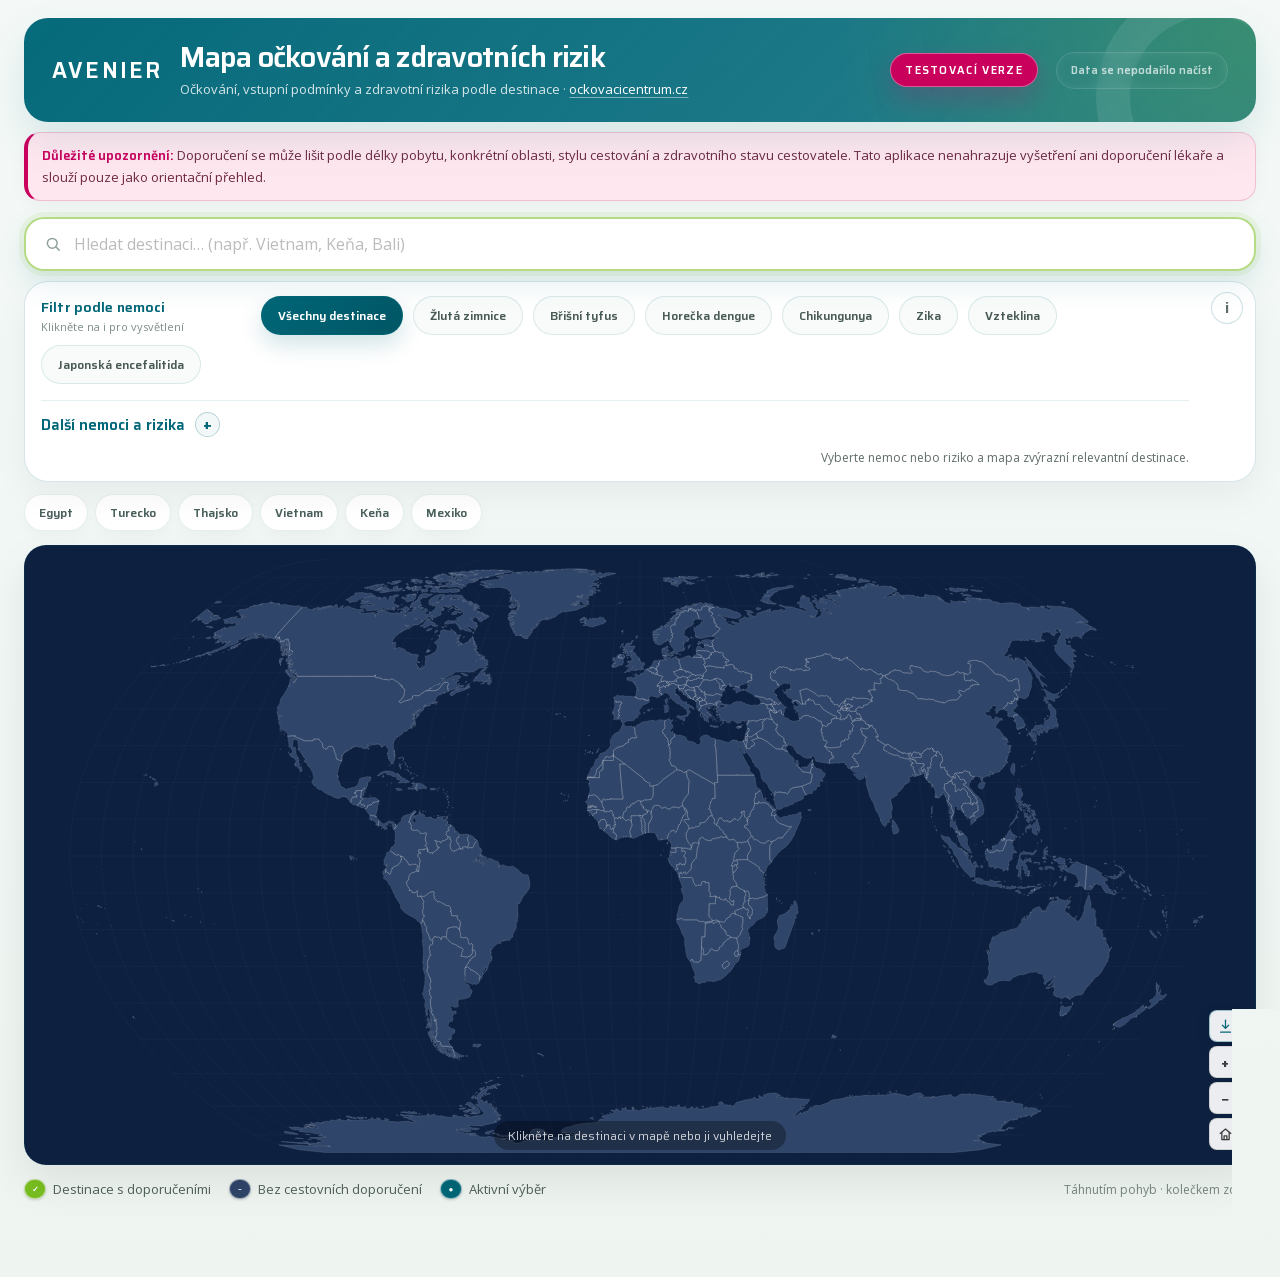
==== index.html @ 4d369790 "Kombinace filtrů nemocí v24.4 Filtry nemocí lze kombinovat: tlačítko „+ Kombinovat s další nemocí“ p" ====
<!DOCTYPE html>
<html lang="cs">
<head>
<meta charset="UTF-8">
<meta name="viewport" content="width=device-width, initial-scale=1.0">
<title>Mapa očkování a zdravotních rizik · Avenier</title>
<link rel="stylesheet" href="assets/css/fonts.css?v=24.1">
<link rel="stylesheet" href="assets/css/map.css?v=24.4">
</head>
<body class="oc-map-page">

<header class="hd">
  <div class="hd-logo">AVENIER</div>
  <div><h1 class="hd-title">Mapa očkování a zdravotních rizik</h1>
    <p class="hd-sub">Očkování, vstupní podmínky a zdravotní rizika podle destinace · <a href="https://www.ockovacicentrum.cz" target="_blank" rel="noopener noreferrer">ockovacicentrum.cz</a></p>
  </div>
  <span class="test-badge">TESTOVACÍ VERZE</span><button id="av-status" type="button" aria-haspopup="dialog" aria-controls="coverage-dialog" disabled>Načítám…</button>
</header>

<dialog id="coverage-dialog" class="coverage-dialog" aria-labelledby="coverage-title">
  <div class="coverage-dialog-card">
    <button class="coverage-close" type="button" aria-label="Zavřít přehled">×</button>
    <div class="coverage-eyebrow">Pokrytí cestovních doporučení</div>
    <h2 id="coverage-title">Destinace v mapě</h2>
    <div id="coverage-content"></div>
    <button class="coverage-confirm" type="button">Rozumím</button>
  </div>
</dialog>

<dialog id="map-export-dialog" class="map-export-dialog" aria-labelledby="map-export-title">
  <form method="dialog" class="map-export-dialog-card">
    <button class="map-export-close" value="cancel" type="submit" aria-label="Zavřít nastavení exportu">×</button>
    <div class="map-export-eyebrow">PNG · 3840 × 2160 px</div>
    <h2 id="map-export-title">Připravit obrázek mapy</h2>
    <p class="map-export-current">Aktuální filtr: <strong id="map-export-current-filter">Všechny destinace</strong></p>

    <fieldset class="map-export-fieldset" id="map-export-facet-fieldset" hidden>
      <legend>Kategorie v obrázku</legend>
      <div class="map-export-choices" id="map-export-facet-options"></div>
      <p class="map-export-help">Výchozí volba zahrne všechny barevné kategorie dané nemoci.</p>
    </fieldset>

    <fieldset class="map-export-fieldset">
      <legend>Rozvržení obrázku</legend>
      <div class="map-export-choices">
        <label class="map-export-choice"><input type="radio" name="export-layout" value="map" checked><span><strong>Mapa přes celý obrázek</strong><small>Celý svět bez zoomu, menší texty a legenda přímo v mapě.</small></span></label>
        <label class="map-export-choice"><input type="radio" name="export-layout" value="classic"><span><strong>Mapa s informační hlavičkou</strong><small>Větší název a samostatná plocha pro zdroj a legendu.</small></span></label>
      </div>
    </fieldset>

    <div class="map-export-dialog-actions">
      <button class="map-export-cancel" value="cancel" type="submit">Zrušit</button>
      <button class="map-export-create" id="map-export-create" value="default" type="button">Vytvořit a stáhnout PNG</button>
    </div>
  </form>
</dialog>

<section class="info-hub info-hub-full" aria-label="Důležité upozornění">
  <div class="legal-alert">
    <strong>Důležité upozornění:</strong> Doporučení se může lišit podle délky pobytu, konkrétní oblasti, stylu cestování a zdravotního stavu cestovatele. Tato aplikace nenahrazuje vyšetření ani doporučení lékaře a slouží pouze jako orientační přehled.
  </div>
</section>

<div class="sw">
  <div class="si">
    <span class="sico" aria-hidden="true"><svg viewBox="0 0 24 24" fill="none"><circle cx="11" cy="11" r="6.5"></circle><path d="m16 16 4.2 4.2"></path></svg></span>
    <input id="av-search" type="text" placeholder="Hledat destinaci… (např. Vietnam, Keňa, Bali)" autocomplete="off" aria-label="Vyhledat destinaci">
    <button class="sclr" id="av-clr" aria-label="Vymazat">&#215;</button>
  </div>
  <div id="av-dd" role="listbox"></div>
</div>

<div class="filters" aria-label="Filtrace destinací podle nemoci">
  <div class="fbox">
    <div class="flbl-row">
      <span class="flbl">Filtr podle nemoci</span>
      <span class="flbl-hint">Klikněte na i pro vysvětlení</span>
    </div>
    <details class="finfo">
      <summary aria-label="Informace k filtru" title="Informace k filtru">i</summary>
      <div class="finfo-pop">Zobrazen je výběr nejčastějších nemocí a rizik. Nejde o kompletní výčet — další doporučení a proklikové informace najdete po výběru destinace v detailu níže.</div>
    </details>
    <button class="fbtn reset active" data-disease="all" type="button">Všechny destinace</button>
    <span class="dctrl"><button class="fbtn" data-disease="yellow-fever" type="button">Žlutá zimnice</button><a class="dlink" href="https://www.ockovacicentrum.cz/cz/zluta-zimnice" target="_blank" rel="noopener noreferrer" aria-label="Otevřít detail nemoci: Žlutá zimnice">↗</a></span>
    <span class="dctrl"><button class="fbtn" data-disease="typhoid" type="button">Břišní tyfus</button><a class="dlink" href="https://www.ockovacicentrum.cz/cz/brisni-tyfus" target="_blank" rel="noopener noreferrer" aria-label="Otevřít detail nemoci: Břišní tyfus">↗</a></span>
    <span class="dctrl"><button class="fbtn" data-disease="dengue" type="button">Horečka dengue</button><a class="dlink" href="https://www.ockovacicentrum.cz/cz/horecka-dengue" target="_blank" rel="noopener noreferrer" aria-label="Otevřít detail nemoci: horečka dengue">↗</a></span>
    <span class="dctrl"><button class="fbtn" data-disease="chikungunya" type="button">Chikungunya</button><a class="dlink" href="https://www.ockovacicentrum.cz/cz/chikungunya" target="_blank" rel="noopener noreferrer" aria-label="Otevřít detail nemoci: Chikungunya">↗</a></span>
    <span class="dctrl"><button class="fbtn" data-disease="zika" type="button">Zika</button><a class="dlink" href="https://www.ockovacicentrum.cz/cz/zika" target="_blank" rel="noopener noreferrer" aria-label="Otevřít detail nemoci: Zika">↗</a></span>
    <span class="dctrl"><button class="fbtn" data-disease="rabies" type="button">Vzteklina</button><a class="dlink" href="https://www.ockovacicentrum.cz/cz/vzteklina" target="_blank" rel="noopener noreferrer" aria-label="Otevřít detail nemoci: Vzteklina">↗</a></span>
    <span class="dctrl"><button class="fbtn" data-disease="japanese-encephalitis" type="button">Japonská encefalitida</button><a class="dlink" href="https://www.ockovacicentrum.cz/cz/japonska-encefalitida" target="_blank" rel="noopener noreferrer" aria-label="Otevřít detail nemoci: Japonská encefalitida">↗</a></span>
    <details class="more-diseases">
      <summary>Další nemoci a rizika</summary>
      <div class="more-grid">
        <span class="dctrl"><button class="fbtn" data-disease="cholera" type="button">Cholera</button><a class="dlink" href="https://www.ockovacicentrum.cz/cz/cholera" target="_blank" rel="noopener noreferrer" aria-label="Otevřít detail nemoci: Cholera">↗</a></span>
        <span class="dctrl"><button class="fbtn" data-disease="hepatitis-a" type="button">Žloutenka A</button><a class="dlink" href="https://www.ockovacicentrum.cz/cz/zloutenka-typu-a" target="_blank" rel="noopener noreferrer" aria-label="Otevřít detail nemoci: Žloutenka typu A">↗</a></span>
        <span class="dctrl"><button class="fbtn" data-disease="hepatitis-b" type="button">Žloutenka B</button><a class="dlink" href="https://www.ockovacicentrum.cz/cz/zloutenka-typu-b" target="_blank" rel="noopener noreferrer" aria-label="Otevřít detail nemoci: Žloutenka typu B">↗</a></span>
        <span class="dctrl"><button class="fbtn" data-disease="polio" type="button">Dětská obrna</button><a class="dlink" href="https://www.ockovacicentrum.cz/cz/detska-obrna" target="_blank" rel="noopener noreferrer" aria-label="Otevřít detail nemoci: Dětská obrna">↗</a></span>
        <span class="dctrl"><button class="fbtn" data-disease="meningococcus" type="button">Meningokok</button><a class="dlink" href="https://www.ockovacicentrum.cz/cz/meningokokove-nakazy" target="_blank" rel="noopener noreferrer" aria-label="Otevřít detail nemoci: Meningokokové nákazy">↗</a></span>
        <span class="dctrl"><button class="fbtn" data-disease="malaria" type="button">Malárie</button><a class="dlink" href="https://www.ockovacicentrum.cz/cz/malarie" target="_blank" rel="noopener noreferrer" aria-label="Otevřít detail nemoci: Malárie">↗</a></span>
        <span class="dctrl"><button class="fbtn" data-disease="tick-borne-encephalitis" type="button">Klíšťová encefalitida</button><a class="dlink" href="https://www.ockovacicentrum.cz/cz/klistova-encefalitida" target="_blank" rel="noopener noreferrer" aria-label="Otevřít detail nemoci: Klíšťová encefalitida">↗</a></span>
        <span class="dctrl"><button class="fbtn" data-disease="measles" type="button">Spalničky</button><a class="dlink" href="https://www.ockovacicentrum.cz/cz/spalnicky" target="_blank" rel="noopener noreferrer" aria-label="Otevřít detail nemoci: Spalničky">↗</a></span>
        <span class="dctrl"><button class="fbtn" data-disease="flu" type="button">Chřipka</button><a class="dlink" href="https://www.ockovacicentrum.cz/cz/ockovani-proti-chripce-sezona-2025-2026" target="_blank" rel="noopener noreferrer" aria-label="Otevřít detail nemoci: Chřipka">↗</a></span>
        <span class="dctrl"><button class="fbtn" data-disease="leishmaniasis" type="button">Leishmanióza</button><a class="dlink" href="https://www.ockovacicentrum.cz/cz/leishmanioza" target="_blank" rel="noopener noreferrer" aria-label="Otevřít detail nemoci: Leishmanióza">↗</a></span>
        <span class="dctrl"><button class="fbtn" data-disease="chagas" type="button">Chagasova nemoc</button><a class="dlink" href="https://www.ockovacicentrum.cz/cz/americka-trypanozomiaza-chagasova-nemoc" target="_blank" rel="noopener noreferrer" aria-label="Otevřít detail nemoci: Chagasova nemoc">↗</a></span>
      </div>
    </details>
    <button class="fbtn combine" id="filter-combine" type="button" aria-pressed="false" hidden>+ Kombinovat s další nemocí</button>
    <div class="fcombo" id="filter-combo" aria-live="polite" hidden></div>
    <span class="fstatus" id="filter-status">Vyberte nemoc nebo riziko a mapa zvýrazní relevantní destinace.</span>
    <div class="fbar" id="filter-loader"><span></span></div>
  </div>
</div>

<div class="quick" aria-label="Oblíbené destinace">
  <span class="quick-label">Oblíbené destinace</span>
  <div class="quick-list">
    <button class="qchip" data-q="Egypt" type="button">Egypt</button>
    <button class="qchip" data-q="Turecko" type="button">Turecko</button>
    <button class="qchip" data-q="Thajsko" type="button">Thajsko</button>
    <button class="qchip" data-q="Vietnam" type="button">Vietnam</button>
    <button class="qchip" data-q="Keňa" type="button">Keňa</button>
    <button class="qchip" data-q="Mexiko" type="button">Mexiko</button>
  </div>
</div>

<main class="main">
  <div id="mw">
    <svg id="av-map"></svg>
    <div id="hlbl" aria-hidden="true"></div>
    <div id="hint">Klikněte na destinaci v mapě nebo ji vyhledejte</div>
    <div id="map-filter-legend" class="map-filter-legend" hidden></div>
    <div id="map-info" class="map-info" aria-live="polite"></div>
    <div id="zc">
      <button class="zbtn sm map-export-btn" id="map-export-png" type="button" disabled title="Stáhnout mapu jako PNG" aria-label="Stáhnout mapu jako PNG"><svg viewBox="0 0 24 24" aria-hidden="true"><path d="M12 3v11"></path><path d="m7.5 10 4.5 4.5 4.5-4.5"></path><path d="M5 20h14"></path></svg></button>
      <button class="zbtn" id="zi" title="Přiblížit">+</button>
      <button class="zbtn" id="zo" title="Oddálit">−</button>
      <button class="zbtn sm" id="zr" title="Vrátit mapu na výchozí pohled" aria-label="Vrátit mapu na výchozí pohled"><svg viewBox="0 0 24 24" aria-hidden="true"><path d="M4.5 10.5 12 4.3l7.5 6.2"></path><path d="M6.8 9.1v10h10.4v-10"></path><path d="M10 19.1v-5.2h4v5.2"></path></svg></button>
    </div>
  </div>
  <div id="filter-results" class="filter-results" aria-live="polite"></div>
  <div id="pnl"></div>
  <div class="leg" id="map-legend" aria-live="polite"></div>
  <div class="dbg" id="debug-panel"></div>
<section class="admin-panel" id="admin-panel" hidden></section>
</main>

<script src="assets/vendor/d3.min.js?v=24.1"></script>
<script src="assets/vendor/topojson.min.js?v=24.1"></script>
<script src="assets/js/config.js?v=24.4"></script>
<script src="assets/js/app.js?v=24.4"></script>
</body>
</html>
---- assets/css/fonts.css ----
/* Lokální kopie Saira + Open Sans (latin, latin-ext).
   Aplikace nesmí být závislá na dostupnosti Google Fonts. */

@font-face {
  font-family: 'Open Sans';
  font-style: normal;
  font-weight: 400;
  font-stretch: 100%;
  font-display: swap;
  src: url(../fonts/memvYaGs126MiZpBA-UvWbX2vVnXBbObj2OVTSGmu0SC55K5gw.woff2) format('woff2');
  unicode-range: U+0100-02BA, U+02BD-02C5, U+02C7-02CC, U+02CE-02D7, U+02DD-02FF, U+0304, U+0308, U+0329, U+1D00-1DBF, U+1E00-1E9F, U+1EF2-1EFF, U+2020, U+20A0-20AB, U+20AD-20C0, U+2113, U+2C60-2C7F, U+A720-A7FF;
}

@font-face {
  font-family: 'Open Sans';
  font-style: normal;
  font-weight: 400;
  font-stretch: 100%;
  font-display: swap;
  src: url(../fonts/memvYaGs126MiZpBA-UvWbX2vVnXBbObj2OVTS-mu0SC55I.woff2) format('woff2');
  unicode-range: U+0000-00FF, U+0131, U+0152-0153, U+02BB-02BC, U+02C6, U+02DA, U+02DC, U+0304, U+0308, U+0329, U+2000-206F, U+20AC, U+2122, U+2191, U+2193, U+2212, U+2215, U+FEFF, U+FFFD;
}

@font-face {
  font-family: 'Open Sans';
  font-style: normal;
  font-weight: 500;
  font-stretch: 100%;
  font-display: swap;
  src: url(../fonts/memvYaGs126MiZpBA-UvWbX2vVnXBbObj2OVTSGmu0SC55K5gw.woff2) format('woff2');
  unicode-range: U+0100-02BA, U+02BD-02C5, U+02C7-02CC, U+02CE-02D7, U+02DD-02FF, U+0304, U+0308, U+0329, U+1D00-1DBF, U+1E00-1E9F, U+1EF2-1EFF, U+2020, U+20A0-20AB, U+20AD-20C0, U+2113, U+2C60-2C7F, U+A720-A7FF;
}

@font-face {
  font-family: 'Open Sans';
  font-style: normal;
  font-weight: 500;
  font-stretch: 100%;
  font-display: swap;
  src: url(../fonts/memvYaGs126MiZpBA-UvWbX2vVnXBbObj2OVTS-mu0SC55I.woff2) format('woff2');
  unicode-range: U+0000-00FF, U+0131, U+0152-0153, U+02BB-02BC, U+02C6, U+02DA, U+02DC, U+0304, U+0308, U+0329, U+2000-206F, U+20AC, U+2122, U+2191, U+2193, U+2212, U+2215, U+FEFF, U+FFFD;
}

@font-face {
  font-family: 'Saira';
  font-style: normal;
  font-weight: 400;
  font-stretch: 100%;
  font-display: swap;
  src: url(../fonts/memjYa2wxmKQyPMrZX79wwYZQMhsyuSLhovSdyqOvlaB.woff2) format('woff2');
  unicode-range: U+0100-02BA, U+02BD-02C5, U+02C7-02CC, U+02CE-02D7, U+02DD-02FF, U+0304, U+0308, U+0329, U+1D00-1DBF, U+1E00-1E9F, U+1EF2-1EFF, U+2020, U+20A0-20AB, U+20AD-20C0, U+2113, U+2C60-2C7F, U+A720-A7FF;
}

@font-face {
  font-family: 'Saira';
  font-style: normal;
  font-weight: 400;
  font-stretch: 100%;
  font-display: swap;
  src: url(../fonts/memjYa2wxmKQyPMrZX79wwYZQMhsyuSLiIvSdyqOvg.woff2) format('woff2');
  unicode-range: U+0000-00FF, U+0131, U+0152-0153, U+02BB-02BC, U+02C6, U+02DA, U+02DC, U+0304, U+0308, U+0329, U+2000-206F, U+20AC, U+2122, U+2191, U+2193, U+2212, U+2215, U+FEFF, U+FFFD;
}

@font-face {
  font-family: 'Saira';
  font-style: normal;
  font-weight: 500;
  font-stretch: 100%;
  font-display: swap;
  src: url(../fonts/memjYa2wxmKQyPMrZX79wwYZQMhsyuSLhovSdyqOvlaB.woff2) format('woff2');
  unicode-range: U+0100-02BA, U+02BD-02C5, U+02C7-02CC, U+02CE-02D7, U+02DD-02FF, U+0304, U+0308, U+0329, U+1D00-1DBF, U+1E00-1E9F, U+1EF2-1EFF, U+2020, U+20A0-20AB, U+20AD-20C0, U+2113, U+2C60-2C7F, U+A720-A7FF;
}

@font-face {
  font-family: 'Saira';
  font-style: normal;
  font-weight: 500;
  font-stretch: 100%;
  font-display: swap;
  src: url(../fonts/memjYa2wxmKQyPMrZX79wwYZQMhsyuSLiIvSdyqOvg.woff2) format('woff2');
  unicode-range: U+0000-00FF, U+0131, U+0152-0153, U+02BB-02BC, U+02C6, U+02DA, U+02DC, U+0304, U+0308, U+0329, U+2000-206F, U+20AC, U+2122, U+2191, U+2193, U+2212, U+2215, U+FEFF, U+FFFD;
}

@font-face {
  font-family: 'Saira';
  font-style: normal;
  font-weight: 600;
  font-stretch: 100%;
  font-display: swap;
  src: url(../fonts/memjYa2wxmKQyPMrZX79wwYZQMhsyuSLhovSdyqOvlaB.woff2) format('woff2');
  unicode-range: U+0100-02BA, U+02BD-02C5, U+02C7-02CC, U+02CE-02D7, U+02DD-02FF, U+0304, U+0308, U+0329, U+1D00-1DBF, U+1E00-1E9F, U+1EF2-1EFF, U+2020, U+20A0-20AB, U+20AD-20C0, U+2113, U+2C60-2C7F, U+A720-A7FF;
}

@font-face {
  font-family: 'Saira';
  font-style: normal;
  font-weight: 600;
  font-stretch: 100%;
  font-display: swap;
  src: url(../fonts/memjYa2wxmKQyPMrZX79wwYZQMhsyuSLiIvSdyqOvg.woff2) format('woff2');
  unicode-range: U+0000-00FF, U+0131, U+0152-0153, U+02BB-02BC, U+02C6, U+02DA, U+02DC, U+0304, U+0308, U+0329, U+2000-206F, U+20AC, U+2122, U+2191, U+2193, U+2212, U+2215, U+FEFF, U+FFFD;
}
---- assets/css/map.css ----
*,*::before,*::after{box-sizing:border-box;margin:0;padding:0}
:root{--g:#78be20;--p:#006778;--gr:#3c3c3c;--el:#e6e6e6}
body{font-family:'Open Sans',Arial,sans-serif;color:var(--gr);background:#f0f4f0;min-height:100vh}
a{color:var(--g);text-decoration:none}a:hover{text-decoration:underline}

/* HEADER */
.hd{background:#fff;border-bottom:2px solid var(--g);padding:12px 24px;display:flex;align-items:center;gap:18px;flex-wrap:wrap}
.hd-logo{font-family:'Saira',sans-serif;font-size:19px;font-weight:600;color:var(--g);letter-spacing:.08em;flex-shrink:0}
.hd-title{font-family:'Saira',sans-serif;font-size:17px;font-weight:600;color:var(--gr);line-height:1.2}
.hd-sub{font-size:11px;color:#aaa;margin-top:2px}
#av-status{font-family:'Saira',sans-serif;font-size:11px;color:#bbb;margin-left:auto;white-space:nowrap}

/* SEARCH */
.sw{max-width:1200px;margin:16px auto 0;padding:0 24px;position:relative;z-index:20}
.si{position:relative;display:flex;align-items:center;background:#fff;border:1.5px solid var(--el);border-radius:999px;transition:border-color .15s}
.si:focus-within{border-color:var(--g)}
.sico{padding:0 12px 0 18px;color:#bbb;font-size:17px;user-select:none;line-height:1;flex-shrink:0}
#av-search{flex:1;border:none;outline:none;background:transparent;font-family:'Open Sans',sans-serif;font-size:14px;color:var(--gr);padding:11px 0;min-width:0}
#av-search::placeholder{color:#bbb}
.sclr{padding:0 18px;color:#ccc;cursor:pointer;font-size:20px;line-height:1;border:none;background:none;display:none}
.sclr.on{display:block}.sclr:hover{color:#999}
#av-dd{display:none;position:absolute;top:calc(100% + 6px);left:0;right:0;background:#fff;border:1px solid var(--el);border-radius:12px;overflow:hidden;box-shadow:0 8px 24px rgba(0,0,0,.10);z-index:100}
#av-dd.open{display:block}

/* DISEASE FILTERS */
.filters{max-width:1200px;margin:10px auto 0;padding:0 24px;position:relative;z-index:10}
.fbox{background:#fff;border:1px solid var(--el);border-radius:14px;padding:12px 14px;display:flex;align-items:center;gap:10px;flex-wrap:wrap;box-shadow:0 3px 14px rgba(0,0,0,.04)}
.flbl{font-family:'Saira',sans-serif;font-size:11px;font-weight:600;text-transform:uppercase;letter-spacing:.1em;color:#999;margin-right:2px}
.fbtn{font-family:'Saira',sans-serif;font-size:12px;font-weight:600;border:1px solid var(--el);background:#f8faf7;color:#50605a;border-radius:999px;padding:7px 13px;cursor:pointer;transition:background .15s,border-color .15s,color .15s,transform .15s}
.fbtn:hover{background:#fff;border-color:#cfd8cf;transform:translateY(-1px)}
.fbtn.active{background:rgba(242,183,5,.14);border-color:rgba(242,183,5,.55);color:#735400}
.fbtn.reset.active{background:rgba(120,190,32,.12);border-color:rgba(120,190,32,.38);color:#3d6b0a}

.dctrl{display:inline-flex;align-items:center;gap:3px}
.dctrl .fbtn{border-top-right-radius:7px;border-bottom-right-radius:7px}
.dlink{width:28px;height:28px;display:inline-flex;align-items:center;justify-content:center;border:1px solid var(--el);border-radius:7px 999px 999px 7px;background:#fff;color:#7b8781;font-family:'Saira',sans-serif;font-size:13px;font-weight:700;text-decoration:none;line-height:1;transition:background .15s,border-color .15s,color .15s,transform .15s}
.dlink:hover{background:#f8faf7;border-color:rgba(120,190,32,.45);color:var(--g);text-decoration:none;transform:translateY(-1px)}
.mi-badge[href]{text-decoration:none}
.mi-badge[href]:hover{text-decoration:none;filter:brightness(.97)}

.fstatus{font-size:12px;color:#5f6d68;margin-left:auto;line-height:1.5}
.fbar{display:none;width:100%;height:6px;background:#edf1ea;border-radius:999px;overflow:hidden}
.fbar.on{display:block}
.fbar span{display:block;height:100%;width:35%;background:var(--g);border-radius:999px;animation:avload 1.2s ease-in-out infinite}
@keyframes avload{0%{transform:translateX(-100%)}50%{transform:translateX(120%)}100%{transform:translateX(310%)}}

/* QUICK DESTINATIONS */
.quick{max-width:1200px;margin:10px auto 0;padding:0 24px;display:flex;gap:7px;flex-wrap:wrap}
.qchip{font-family:'Saira',sans-serif;font-size:12px;font-weight:600;color:#49605c;background:rgba(255,255,255,.78);border:1px solid rgba(0,0,0,.06);border-radius:999px;padding:6px 12px;cursor:pointer;transition:background .15s,border-color .15s}
.qchip:hover{background:#fff;border-color:rgba(120,190,32,.35)}
.info-hub{max-width:1200px;margin:12px auto 0;padding:0 24px;display:grid;gap:9px}
.legal-alert{font-size:13px;line-height:1.65;color:#33433d;background:#fff4d8;border:1px solid rgba(181,130,0,.28);border-left:4px solid #b58200;border-radius:14px;padding:12px 14px;box-shadow:0 4px 18px rgba(0,0,0,.04)}
.legal-alert strong{font-family:'Saira',sans-serif;font-weight:700;color:#7b5600}
.info-box{background:#fff;border:1px solid rgba(0,103,120,.16);border-radius:14px;padding:0 12px;box-shadow:0 4px 16px rgba(0,0,0,.03)}
.info-box summary{font-family:'Saira',sans-serif;font-size:13px;font-weight:700;color:#31423c;cursor:pointer;list-style:none;display:flex;align-items:center;justify-content:space-between;gap:10px;padding:11px 2px}
.info-box summary::-webkit-details-marker{display:none}
.info-box summary::after{content:'+';width:18px;height:18px;border-radius:999px;border:1px solid rgba(0,103,120,.20);display:inline-flex;align-items:center;justify-content:center;color:#5f6e69;flex:0 0 auto}
.info-box[open] summary::after{content:'−'}
.info-steps,.info-list{padding:0 2px 12px 18px}
.info-steps li,.info-list li{font-size:13px;line-height:1.6;color:#42524d;margin:0 0 7px}
.info-list li:last-child,.info-steps li:last-child{margin-bottom:0}
.faq-item{padding:0 2px 12px}
.faq-item p{font-size:13px;line-height:1.65;color:#42524d;margin:0 0 8px}
.faq-item p:last-child{margin-bottom:0}

/* DETAIL PANEL IMPROVEMENTS */
.intro{font-size:13px;line-height:1.65;color:#666;margin:-4px 0 16px;padding:11px 14px;background:#f8faf7;border-left:3px solid var(--g);border-radius:6px}
.actionrow{display:flex;flex-wrap:wrap;gap:9px;margin-top:4px}
.bmore.secondary{background:#fff;color:var(--p);border:1.5px solid rgba(0,103,120,.22)}
.bmore.secondary:hover{background:rgba(0,103,120,.06);color:var(--p)}

.ddi{padding:10px 20px;font-size:13px;cursor:pointer;display:flex;align-items:center;gap:10px;border-bottom:1px solid #f5f5f5;transition:background .1s}
.ddi:last-child{border-bottom:none}.ddi:hover,.ddi.act{background:#f5faf0}
.ddot{width:8px;height:8px;border-radius:50%;flex-shrink:0}
.ddn{font-family:'Saira',sans-serif;font-weight:500;color:var(--gr)}
.ddbadge{margin-left:auto;font-size:10px;padding:2px 8px;border-radius:20px;background:rgba(120,190,32,.12);color:#3d6b0a;border:1px solid rgba(120,190,32,.25);white-space:nowrap}
.ddempty{padding:14px 20px;font-size:13px;color:#aaa;font-style:italic}

/* MAIN */
.main{max-width:1200px;margin:14px auto 0;padding:0 24px 40px}

/* MAP */
#mw{position:relative;width:100%;height:540px;border-radius:10px;overflow:hidden;box-shadow:0 4px 20px rgba(0,0,0,.18);background:#0d2040}
#av-map{width:100%;height:540px;display:block;cursor:grab;background:#0d2040;overflow:hidden}
#av-map:active{cursor:grabbing}
#hlbl{position:absolute;bottom:52px;left:16px;pointer-events:none;font-family:'Saira',sans-serif;font-size:13px;font-weight:600;color:#fff;background:rgba(10,25,55,.75);padding:5px 14px;border-radius:999px;opacity:0;transition:opacity .15s;white-space:nowrap;max-width:240px;overflow:hidden;text-overflow:ellipsis}
#hlbl.on{opacity:1}
#hint{position:absolute;bottom:14px;left:50%;transform:translateX(-50%);font-family:'Saira',sans-serif;font-size:12px;color:rgba(255,255,255,.8);background:rgba(0,0,0,.3);padding:5px 14px;border-radius:999px;pointer-events:none;white-space:nowrap;transition:opacity .3s;text-align:center}
#hint.h{opacity:0}
#zc{position:absolute;bottom:14px;right:14px;display:flex;flex-direction:column;gap:4px}
.zbtn{width:32px;height:32px;background:rgba(255,255,255,.92);border:1px solid rgba(0,0,0,.12);border-radius:8px;font-size:16px;font-weight:600;color:var(--gr);cursor:pointer;display:flex;align-items:center;justify-content:center;transition:background .15s;font-family:'Saira',sans-serif}
.zbtn:hover{background:#fff}.zbtn.sm{font-size:13px}

/* PANEL */
#pnl{display:none;margin-top:14px}
#pnl.open{display:block}
.card{background:#fff;border:1px solid var(--el);border-top:3px solid var(--g);border-radius:8px;padding:26px 28px 22px;position:relative;overflow:hidden}
.card::after{content:'';position:absolute;top:-45px;right:-45px;width:130px;height:150px;border-radius:50% 50% 50% 50%/60% 60% 40% 40%;background:rgba(120,190,32,.07);transform:rotate(-15deg);pointer-events:none}
.chd{display:flex;justify-content:space-between;align-items:flex-start;gap:16px;margin-bottom:8px}
.dlbl{font-family:'Saira',sans-serif;font-size:10px;font-weight:600;text-transform:uppercase;letter-spacing:.12em;color:#bbb;margin-bottom:3px}
.dname{font-family:'Saira',sans-serif;font-size:26px;font-weight:600;color:var(--gr);line-height:1.2}
.hdr{display:flex;flex-direction:column;align-items:flex-end;gap:8px;flex-shrink:0}
.bclose{font-family:'Saira',sans-serif;font-size:12px;font-weight:600;color:var(--gr);border:2px solid var(--el);border-radius:999px;padding:6px 18px;background:#fff;cursor:pointer;transition:border-color .15s;white-space:nowrap}
.bclose:hover{border-color:#bbb}
.vcnts{display:flex;gap:8px;flex-wrap:wrap;margin-bottom:16px;margin-top:4px}
.vcb{font-family:'Saira',sans-serif;font-size:11px;font-weight:600;padding:4px 12px;border-radius:999px}
.vcbp{background:rgba(230,126,34,.13);color:#8a4a0b;border:1px solid rgba(230,126,34,.34)}
.vcbz{background:rgba(0,103,120,.1);color:var(--p);border:1px solid rgba(0,103,120,.2)}
.vcbd{background:rgba(120,190,32,.12);color:#3d6b0a;border:1px solid rgba(120,190,32,.28)}
.vcbx{background:rgba(202,0,93,.08);color:#9d0048;border:1px solid rgba(202,0,93,.22)}
.div{height:1px;background:var(--el);margin-bottom:18px}
.sl{font-family:'Saira',sans-serif;font-size:10px;font-weight:600;text-transform:uppercase;letter-spacing:.1em;margin-bottom:9px;display:flex;align-items:center;gap:7px}
.sl::before{content:'';width:9px;height:9px;border-radius:50%;flex-shrink:0}
.sl.p{color:#b7640f}.sl.p::before{background:#e67e22}
.sl.z{color:var(--p)}.sl.z::before{background:var(--p)}
.sl.d{color:var(--g)}.sl.d::before{background:var(--g)}

.help-btn{width:18px;height:18px;border-radius:999px;border:1px solid currentColor;background:#fff;color:inherit;font-family:'Saira',sans-serif;font-size:11px;font-weight:700;line-height:1;display:inline-flex;align-items:center;justify-content:center;cursor:pointer;opacity:.82}
.help-btn:hover{opacity:1;background:#f8faf7}
.help-note{display:none;margin:-7px 0 13px;padding:10px 12px;border-radius:8px;background:#f8faf7;border:1px solid #e2e8df;border-left:3px solid currentColor;font-size:12px;line-height:1.6;color:#626c68;text-transform:none;letter-spacing:0;font-family:'Open Sans',Arial,sans-serif;font-weight:400}
.help-note.open{display:block}

.pills{display:flex;flex-wrap:wrap;gap:7px;margin-bottom:18px}
.pill{font-family:'Open Sans',sans-serif;font-size:12px;font-weight:500;padding:5px 13px;border-radius:4px;text-decoration:none;display:inline-block;transition:opacity .15s;line-height:1.4}
.pill:hover{opacity:.75;text-decoration:none}
.pill.p{background:rgba(230,126,34,.12);color:#8a4a0b;border:1px solid rgba(230,126,34,.30)}
.pill.z{background:rgba(0,103,120,.1);color:var(--p);border:1px solid rgba(0,103,120,.2)}
.pill.d{background:rgba(120,190,32,.12);color:#3d6b0a;border:1px solid rgba(120,190,32,.28)}
.mt{font-size:13px;color:#bbb;font-style:italic;margin-bottom:16px}
.ml{font-size:13px;color:#bbb;padding:2px 0 14px}
.cft{display:flex;align-items:center;justify-content:space-between;flex-wrap:wrap;gap:10px;padding-top:16px;border-top:1px solid var(--el);margin-top:2px}
.bmore{font-family:'Saira',sans-serif;font-size:13px;font-weight:600;color:#fff;background:var(--g);border:none;border-radius:999px;padding:9px 22px;cursor:pointer;text-decoration:none;display:inline-flex;align-items:center;gap:7px;letter-spacing:.02em;transition:background .15s}
.bmore:hover{background:#5fa018;text-decoration:none;color:#fff}
.ftnote{font-size:12px;color:#697872}
.cnote{font-size:12px;color:#888;margin-bottom:12px;padding:10px 14px;background:#f9faf8;border-radius:6px;border-left:3px solid var(--el);line-height:1.6}

.external-diseases{margin:26px 0 20px;padding:20px;border:1px solid rgba(202,0,93,.18);border-radius:18px;background:linear-gradient(135deg,rgba(202,0,93,.035),rgba(0,103,120,.035))}
.external-diseases-head{display:flex;align-items:flex-start;justify-content:space-between;gap:14px;margin-bottom:7px}
.external-kicker{margin:0 0 2px;font-family:'Saira',sans-serif;font-size:10px;font-weight:700;letter-spacing:.1em;text-transform:uppercase;color:#9d0048}
.external-diseases h3{margin:0;font-family:'Saira',sans-serif;font-size:19px;line-height:1.3;color:var(--oc-blue)}
.external-count{flex:0 0 auto;padding:5px 10px;border-radius:999px;background:#fff;border:1px solid rgba(202,0,93,.18);font-family:'Saira',sans-serif;font-size:10px;font-weight:700;color:#9d0048}
.external-intro{margin:0 0 14px;font-size:12px;line-height:1.6;color:#5d6c67}
.external-grid{display:grid;grid-template-columns:repeat(2,minmax(0,1fr));gap:10px}
.external-card{min-width:0;padding:14px;border-radius:14px;background:#fff;border:1px solid rgba(0,103,120,.12);box-shadow:0 6px 18px rgba(0,0,0,.025)}
.external-name{font-family:'Saira',sans-serif;font-size:14px;font-weight:700;color:var(--oc-blue);text-decoration:none}
.external-name:hover{text-decoration:underline}
.external-card p{margin:7px 0 10px;font-size:11.5px;line-height:1.55;color:#5d6c67}
.external-meta{display:flex;flex-direction:column;align-items:flex-start;gap:3px;font-size:10px;line-height:1.45;color:#82908a}
.external-meta a{color:#526c65;text-decoration:underline;text-underline-offset:2px}
.consult-note{display:flex;gap:12px;align-items:flex-start;margin:18px 0 4px;padding:14px 16px;border-radius:14px;background:rgba(120,190,32,.09);border-left:4px solid var(--oc-green);color:#42524d}
.consult-note strong{flex:0 0 190px;font-family:'Saira',sans-serif;font-size:13px;color:#31570b}
.consult-note span{font-size:12px;line-height:1.6}



/* FILTER RESULTS */
.filter-results{display:none;background:#fff;border:1px solid var(--el);border-radius:14px;margin:12px 0 0;padding:15px 16px;box-shadow:0 3px 14px rgba(0,0,0,.04)}
.filter-results.open{display:block}
.fr-head{display:flex;align-items:flex-start;justify-content:space-between;gap:14px;margin-bottom:10px}
.fr-title{font-family:'Saira',sans-serif;font-size:16px;font-weight:600;color:var(--gr);line-height:1.25}
.fr-sub{font-size:12px;color:#8a958f;margin-top:3px;line-height:1.5}
.fr-source-note{font-size:12px;line-height:1.6;color:#4f5f59;background:#f5f9f2;border:1px solid #dfe9d8;border-left:4px solid var(--g);border-radius:10px;padding:9px 11px;margin:-1px 0 11px}
.fr-source-note strong{color:var(--gr)}
.fr-source-note a{color:var(--p);font-weight:700;text-decoration:underline;text-underline-offset:2px;white-space:nowrap}
.fr-source-note span{color:#77847f;white-space:nowrap}
.fr-actions{display:flex;gap:8px;flex-wrap:wrap;justify-content:flex-end}
.fr-link{font-family:'Saira',sans-serif;font-size:11px;font-weight:600;border-radius:999px;border:1px solid rgba(0,103,120,.22);background:#fff;color:var(--p);padding:7px 12px;text-decoration:none;white-space:nowrap}
.fr-link:hover{background:rgba(0,103,120,.06);text-decoration:none;color:var(--p)}
.fr-grid{display:flex;flex-wrap:wrap;gap:7px;max-height:178px;overflow:auto;padding-right:3px}
.fr-chip{font-family:'Saira',sans-serif;font-size:12px;font-weight:600;background:#f8faf7;border:1px solid #e2e9df;border-radius:999px;color:#4e5c57;padding:6px 11px;cursor:pointer;transition:background .15s,border-color .15s,transform .15s}
.fr-chip:hover{background:#fff;border-color:rgba(120,190,32,.42);transform:translateY(-1px)}
.fr-facet-legend{display:flex;flex-wrap:wrap;gap:7px 14px;margin:0 0 11px;padding:9px 11px;border-radius:10px;background:#f8faf7;border:1px solid #e5ebe2;font-size:11px;color:#596761}
.fr-facet-legend span{display:inline-flex;align-items:center;gap:6px}
.fr-facet-legend i{width:11px;height:11px;border-radius:999px;display:inline-block;flex:0 0 auto}
.fr-facet-legend i.yf-risk{background:#78BE20}
.fr-facet-legend i.yf-entry{background:#F2B705}
.fr-facet-legend i.yf-both{background:#CA005D}
.fr-facet-legend i.dg-endemic{background:#CA005D}
.fr-facet-legend i.dg-general{background:#78BE20}
.fr-chip.yf-risk{background:rgba(120,190,32,.11);border-color:rgba(120,190,32,.38);color:#355f09}
.fr-chip.yf-entry{background:rgba(242,183,5,.13);border-color:rgba(242,183,5,.46);color:#725400}
.fr-chip.yf-both{background:rgba(202,0,93,.09);border-color:rgba(202,0,93,.30);color:#8b0040}
.fr-chip.dg-endemic{background:rgba(202,0,93,.09);border-color:rgba(202,0,93,.30);color:#8b0040}
.fr-chip.dg-general{background:rgba(120,190,32,.11);border-color:rgba(120,190,32,.38);color:#355f09}
.fr-chip.yf-risk:hover,.fr-chip.yf-entry:hover,.fr-chip.yf-both:hover{background:#fff}
.fr-chip.dg-endemic:hover,.fr-chip.dg-general:hover{background:#fff}
.fr-empty{font-size:13px;color:#999;line-height:1.6;background:#f8faf7;border-radius:8px;padding:10px 12px}
.more-diseases{width:100%;border-top:1px solid #edf1ea;margin-top:2px;padding-top:8px}
.more-diseases summary{font-family:'Saira',sans-serif;font-size:12px;font-weight:600;color:#66736d;cursor:pointer;list-style:none;display:inline-flex;align-items:center;gap:6px}
.more-diseases summary::-webkit-details-marker{display:none}
.more-diseases summary::after{content:'+';width:18px;height:18px;border-radius:999px;border:1px solid #dfe6dc;display:inline-flex;align-items:center;justify-content:center;color:#7b8781}
.more-diseases[open] summary::after{content:'−'}
.more-grid{display:flex;flex-wrap:wrap;gap:8px;margin-top:9px}

/* MAP SELECTED DESTINATION OVERLAY */
.map-info{display:none;position:absolute;top:14px;right:14px;z-index:12;width:min(360px,calc(100% - 28px));background:rgba(255,255,255,.96);border:1px solid rgba(255,255,255,.75);border-top:3px solid var(--g);border-radius:16px;padding:14px 15px 13px;box-shadow:0 12px 34px rgba(0,0,0,.22);backdrop-filter:blur(10px)}
.map-info.open{display:block}
.mi-head{display:flex;align-items:flex-start;justify-content:space-between;gap:12px;margin-bottom:8px}
.mi-label{font-family:'Saira',sans-serif;font-size:9px;font-weight:700;text-transform:uppercase;letter-spacing:.12em;color:#9aa4a0;margin-bottom:2px}
.mi-title{font-family:'Saira',sans-serif;font-size:20px;font-weight:600;color:var(--gr);line-height:1.18}
.mi-close{width:28px;height:28px;flex:0 0 auto;border:1px solid var(--el);border-radius:999px;background:#fff;color:#7d8782;font-family:'Saira',sans-serif;font-size:16px;line-height:1;cursor:pointer}
.mi-close:hover{border-color:#c6d0c3;color:var(--gr)}
.mi-text{font-size:12px;color:#6c7772;line-height:1.55;margin:6px 0 10px}
.mi-badges{display:flex;flex-wrap:wrap;gap:6px;margin:8px 0 10px}
.mi-badge{font-family:'Saira',sans-serif;font-size:10px;font-weight:600;border-radius:999px;padding:4px 9px;background:#f3f7f1;color:#5e6b5a;border:1px solid #e4ecdf}
.mi-badge.p{background:rgba(230,126,34,.13);color:#8a4a0b;border-color:rgba(230,126,34,.34)}
.mi-badge.z{background:rgba(0,103,120,.1);color:var(--p);border-color:rgba(0,103,120,.22)}
.mi-badge.d{background:rgba(120,190,32,.13);color:#3d6b0a;border-color:rgba(120,190,32,.30)}
.mi-badge.filter{background:rgba(242,183,5,.16);color:#735400;border-color:rgba(242,183,5,.42)}
.mi-mini{display:flex;flex-wrap:wrap;gap:5px;margin:0 0 10px}
.mi-pill{font-size:11px;line-height:1.35;border-radius:6px;padding:4px 7px;background:#f6f8f5;color:#65716d;border:1px solid #e4e9e2;max-width:100%;overflow:hidden;text-overflow:ellipsis;white-space:nowrap}
.mi-actions{display:flex;flex-wrap:wrap;gap:7px;margin-top:6px}
.mi-btn{font-family:'Saira',sans-serif;font-size:11px;font-weight:600;border-radius:999px;border:1px solid rgba(120,190,32,.38);background:var(--g);color:#fff;padding:7px 12px;text-decoration:none;cursor:pointer}
.mi-btn:hover{text-decoration:none;background:#5fa018;color:#fff}
.mi-btn.secondary{background:#fff;color:var(--p);border-color:rgba(0,103,120,.25)}
.mi-btn.secondary:hover{background:rgba(0,103,120,.06);color:var(--p)}
.mi-btn.ghost{background:transparent;color:#5a6964;border:1px dashed rgba(0,103,120,.24)}
.mi-btn.ghost:hover{background:rgba(0,103,120,.05);color:var(--p)}
.mi-loading{font-size:11px;color:#909a95;margin-top:6px}
/* LEGEND */
.leg{display:flex;gap:18px;align-items:center;flex-wrap:wrap;margin-top:12px;font-size:12px;color:#888}
.dbg{display:none;margin-top:12px;background:#fff;border:1px dashed #cfd8cf;border-radius:10px;padding:12px 14px;font-size:12px;color:#666;line-height:1.55}
.dbg.open{display:block}
.dbg strong{font-family:'Saira',sans-serif;color:var(--gr)}
.dbg code{background:#f5f7f4;border-radius:4px;padding:1px 4px}
.dbg-list{margin-top:7px;display:flex;flex-wrap:wrap;gap:6px}
.dbg-chip{background:#f7f9f6;border:1px solid #e2e8df;border-radius:999px;padding:3px 8px}
.li{display:flex;align-items:center;gap:7px}
.ld{width:16px;height:10px;border-radius:3px;display:inline-block;flex-shrink:0}
.lh{margin-left:auto;font-size:11px;color:#bbb}



@media(max-width:640px){
  .hd,.main,.sw,.filters,.quick,.info-hub{padding-left:14px;padding-right:14px}
  .fbox{align-items:flex-start}
  .fstatus{margin-left:0;width:100%}
  .quick{flex-wrap:nowrap;overflow-x:auto;padding-bottom:2px}
  .qchip{white-space:nowrap}
  #mw,#av-map{height:300px}
  .dname{font-size:20px}
  .card{padding:18px 14px 16px}
  .lh{display:none}
  .map-info{top:auto;right:10px;left:10px;bottom:52px;width:auto;border-radius:14px;padding:12px}
  .mi-title{font-size:18px}
  .fr-head{flex-direction:column}
  .fr-actions{justify-content:flex-start}
  .fr-grid{max-height:220px}
}




/* ==== Article-inspired redesign v11 ==== */
:root{
  --oc-green:#78be20;
  --oc-blue:#006778;
  --oc-pink:#ca005D;
  --oc-pink-soft:#ffe7ef;
  --oc-pink-border:#f2bfd2;
  --oc-pink-text:#6c2941;
  --oc-text:#243238;
  --oc-muted:#66757b;
  --oc-bg-soft:#f4f9f7;
  --oc-bg-green:rgba(120,190,32,.10);
  --oc-border:rgba(0,103,120,.16);
  --oc-shadow:0 18px 40px rgba(0,103,120,.12);
  --container-max:1430px;
  --space-page:24px;
  --space-page-mobile:12px;
}
body.oc-map-page{color:var(--oc-text);background:linear-gradient(180deg,#f4f9f7 0%,#eef5f1 100%);padding:0 0 38px}
a{color:var(--oc-blue)}
a:hover{color:var(--oc-green)}
.hd{
  max-width:var(--container-max);margin:18px auto 0;padding:24px 28px;border:none;border-radius:24px;
  background:radial-gradient(circle at top right, rgba(120,190,32,.24), transparent 34%), linear-gradient(135deg, rgba(0,103,120,.98), rgba(0,103,120,.84));
  color:#fff;overflow:hidden;position:relative;box-shadow:var(--oc-shadow)
}
.hd::after{content:"";position:absolute;right:-70px;bottom:-90px;width:230px;height:230px;border-radius:50%;border:34px solid rgba(255,255,255,.09)}
.hd-logo,.hd-title,#av-status{position:relative;z-index:1}
.hd-logo{font-size:22px;font-weight:700;color:#fff;letter-spacing:.10em}
.hd-title{font-size:29px;font-weight:600;color:#fff;line-height:1.08;letter-spacing:-.03em}
.hd-sub{position:relative;z-index:1;font-size:13px;color:rgba(255,255,255,.82);margin-top:7px}
.hd-sub a{color:#fff;text-decoration:underline;text-decoration-color:rgba(255,255,255,.45);text-underline-offset:3px}
.hd-sub a:hover{color:#dff3b8}
#av-status{margin-left:auto;align-self:flex-start;padding:9px 14px;border-radius:999px;background:rgba(255,255,255,.12);backdrop-filter:blur(6px);font-size:11px;color:#fff;border:1px solid rgba(255,255,255,.15)}
.sw,.filters,.quick,.main{max-width:var(--container-max)}
.sw{margin-top:16px}
.si{background:#fff;border:1px solid var(--oc-border);border-radius:20px;box-shadow:0 10px 26px rgba(0,0,0,.045)}
.si:focus-within{border-color:rgba(120,190,32,.42);box-shadow:0 12px 30px rgba(0,103,120,.10)}
.sico{padding-left:18px;color:#91a19d}
#av-search{font-size:16px;padding:14px 0;color:var(--oc-text)}
#av-dd{border:1px solid var(--oc-border);border-radius:18px;box-shadow:0 12px 28px rgba(0,0,0,.08)}
.fbox,.filter-results,.card,.dbg{
  border-radius:24px;border:1px solid var(--oc-border);background:#fff;box-shadow:0 14px 34px rgba(0,0,0,.05)
}
.fbox{padding:14px 16px 14px}
.fbox{position:relative;padding-right:66px}
.flbl-row{display:flex;flex-direction:column;gap:2px;min-width:210px}
.flbl{color:var(--oc-blue);font-size:14px;font-weight:700;letter-spacing:.01em;text-transform:none}
.flbl-hint{font-size:11px;color:#7f8d87;line-height:1.35}
.fbtn{padding:9px 16px;border-radius:999px;background:#f8fbf9;border:1px solid rgba(0,103,120,.12);color:#4a5a55;font-weight:600}
.fbtn:hover{background:#fff;border-color:rgba(0,103,120,.22)}
.fbtn.active{background:rgba(242,183,5,.14);border-color:rgba(242,183,5,.55);color:#735400;box-shadow:inset 0 0 0 1px rgba(255,255,255,.32)}
.fbtn.reset.active{background:rgba(120,190,32,.12);border-color:rgba(120,190,32,.40);color:#3d6b0a}
.finfo{position:absolute;top:10px;right:12px;z-index:3}
.finfo summary{list-style:none;display:flex;align-items:center;justify-content:center;width:32px;height:32px;border-radius:999px;border:1px solid rgba(0,103,120,.20);background:#fff;color:#5e6d68;font-family:'Saira',sans-serif;font-size:16px;font-weight:700;cursor:pointer;line-height:1}
.finfo summary::-webkit-details-marker{display:none}
.finfo[open] summary{background:rgba(0,103,120,.06);color:var(--oc-blue);border-color:rgba(0,103,120,.26)}
.finfo summary:focus-visible{outline:3px solid rgba(0,103,120,.28);outline-offset:2px}
.finfo-pop{position:absolute;top:30px;right:0;width:min(420px,calc(100vw - 42px));padding:11px 12px 11px 15px;border-radius:12px;background:var(--oc-bg-soft);border:1px solid var(--oc-border);color:var(--oc-muted);font-size:12px;line-height:1.6;box-shadow:0 8px 22px rgba(0,0,0,.06)}
.finfo-pop::before{content:"";position:absolute;left:0;top:10px;bottom:10px;width:4px;border-radius:0 8px 8px 0;background:linear-gradient(180deg,var(--oc-green),var(--oc-blue))}
.dctrl{display:inline-flex;align-items:center}
.dctrl .fbtn{border-radius:999px}
.dlink{display:none !important}
.faux-note{display:block;width:100%;margin:8px 0 0;padding:12px 14px 12px 17px;border-radius:16px;background:var(--oc-bg-soft);border:1px solid var(--oc-border);color:var(--oc-muted);font-size:12px;line-height:1.6;position:relative}
.faux-note::before{content:"";position:absolute;left:0;top:12px;bottom:12px;width:4px;border-radius:0 8px 8px 0;background:linear-gradient(180deg,var(--oc-green),var(--oc-blue))}
.more-diseases{border-top:1px solid rgba(0,103,120,.10);margin-top:6px;padding-top:9px}
.more-diseases summary{
  font-size:15px;
  font-weight:700;
  color:var(--oc-blue);
  padding:2px 0;
  border:none;
  border-radius:0;
  background:transparent;
  display:inline-flex;
  align-items:center;
  justify-content:flex-start;
  line-height:1.35;
  gap:10px;
}
.more-diseases summary::after{
  width:25px;
  height:25px;
  font-size:17px;
  font-weight:600;
  line-height:1;
  display:inline-flex;
  align-items:center;
  justify-content:center;
  padding:0;
  color:var(--oc-blue);
  border-color:rgba(0,103,120,.25);
  background:rgba(0,103,120,.05);
  flex:0 0 auto;
}
.more-grid{gap:8px}
.quick{margin-top:12px}
.qchip{background:#fff;border:1px solid rgba(0,103,120,.10);padding:8px 14px;box-shadow:0 5px 16px rgba(0,0,0,.03)}
.qchip:hover{border-color:rgba(120,190,32,.35)}
#mw{height:540px;border-radius:22px;border:1px solid rgba(0,103,120,.16);box-shadow:0 18px 42px rgba(0,0,0,.08);overflow:hidden}
#av-map{height:540px}
#hlbl{bottom:16px;left:50%;transform:translateX(-50%);background:rgba(10,25,55,.70);padding:8px 16px;border-radius:999px;max-width:75%;text-align:center;backdrop-filter:blur(6px)}
.map-info{border-radius:20px;border:1px solid rgba(0,103,120,.16);border-top:4px solid var(--oc-green);padding:16px 16px 14px;background:rgba(255,255,255,.97);box-shadow:0 18px 44px rgba(0,0,0,.18)}
.mi-label{font-size:10px;letter-spacing:.12em;color:#7a8882}
.mi-title{font-family:'Saira',sans-serif;font-size:24px;font-weight:600;color:var(--oc-blue);line-height:1.12;letter-spacing:-.03em}
.mi-close{width:28px;height:28px;border-radius:999px}
.mi-badges{gap:7px}
.mi-badge,.vcb,.pill,.fr-chip,.mi-pill,.mi-link-pill,.mi-more{border-radius:999px}
.mi-badge{font-size:11px;padding:5px 10px}
.mi-mini{display:flex;flex-wrap:wrap;gap:7px;margin:0 0 12px}
.mi-link-pill,.mi-pill{font-size:11px;line-height:1.35;padding:6px 10px;display:inline-flex;align-items:center;max-width:100%;overflow:hidden;text-overflow:ellipsis;white-space:nowrap;text-decoration:none;border:1px solid rgba(0,103,120,.12);background:#fff;color:#556560}
.mi-link-pill:hover{background:#f8fbf9;color:var(--oc-blue);text-decoration:none;border-color:rgba(120,190,32,.35)}
.mi-link-pill.p{background:rgba(230,126,34,.12);color:#8a4a0b;border-color:rgba(230,126,34,.28)}
.mi-link-pill.z{background:rgba(0,103,120,.09);color:var(--oc-blue);border-color:rgba(0,103,120,.16)}
.mi-link-pill.d{background:rgba(120,190,32,.12);color:#3d6b0a;border-color:rgba(120,190,32,.25)}
.mi-more{font-size:11px;padding:6px 10px;background:linear-gradient(90deg,rgba(120,190,32,.10),rgba(0,103,120,.08));color:#5d6d67;border:1px solid rgba(0,103,120,.12)}
.mi-text{color:var(--oc-muted);line-height:1.6;margin-top:2px}
.mi-actions{margin-top:10px}
.mi-btn{padding:8px 14px;border-radius:999px}
.mi-btn.secondary{background:#fff}
.card{padding:28px 30px 24px;border-top:none;overflow:hidden;background:radial-gradient(circle at right top, rgba(120,190,32,.14), transparent 30%), linear-gradient(135deg,#fff,#fbfefd)}
.card::after{top:-58px;right:-58px;width:210px;height:210px;background:rgba(120,190,32,.07);border-radius:50%;transform:none}
.dlbl{font-size:10px;color:#7f8d87;letter-spacing:.12em}
.dname{font-size:34px;color:var(--oc-blue);letter-spacing:-.03em}
.bclose{border:1px solid rgba(0,103,120,.14);padding:8px 16px}
.vcnts{margin-top:10px;gap:10px}
#vcc:empty{display:none;margin:0;padding:0}
.vcb{font-size:12px;padding:7px 14px;border-radius:999px;box-shadow:0 4px 14px rgba(0,0,0,.03)}
.div{background:rgba(0,103,120,.10);margin-bottom:20px}
.intro,.cnote{position:relative;padding:18px 18px 18px 22px;border-radius:18px;background:var(--oc-bg-soft);border:1px solid var(--oc-border);box-shadow:0 10px 26px rgba(0,0,0,.035)}
.intro::before,.cnote::before{content:"";position:absolute;left:0;top:16px;bottom:16px;width:5px;border-radius:0 8px 8px 0;background:linear-gradient(180deg,var(--oc-green),var(--oc-blue))}
.cnote{margin-bottom:12px}
.sl{position:relative;margin:24px 0 10px;padding:0 0 10px 18px;font-size:20px;font-weight:600;letter-spacing:-.02em;text-transform:none;color:var(--oc-blue)}
.sl::before{content:"";position:absolute;left:0;top:3px;width:6px;height:calc(100% - 12px);border-radius:99px;background:linear-gradient(180deg,var(--oc-green),var(--oc-blue))}
.sl::after{content:"";position:absolute;left:18px;bottom:0;width:72px;height:3px;border-radius:99px;background:var(--oc-green)}
.sl.p,.sl.z,.sl.d{color:var(--oc-blue)}
.sl.p::before,.sl.z::before,.sl.d::before{background:linear-gradient(180deg,var(--oc-green),var(--oc-blue))}
.sl.p::after,.sl.z::after,.sl.d::after{background:var(--oc-green)}
.sl .help-btn{margin-left:6px;transform:translateY(-1px)}
.help-btn{width:16px;height:16px;font-size:10px;opacity:.9}
.help-note{margin:-2px 0 14px 18px;padding:12px 14px;border-radius:16px;background:linear-gradient(135deg, rgba(244,249,247,1), rgba(255,255,255,1));border:1px solid rgba(120,190,32,.22);box-shadow:0 10px 24px rgba(0,0,0,.03)}
.pills{gap:8px;margin-bottom:18px}
.pill{padding:8px 14px;border-radius:999px;font-size:12px;font-weight:600;box-shadow:0 4px 14px rgba(0,0,0,.02)}
.mt,.ml,.ftnote,.fr-sub{color:var(--oc-muted)}
.cft{padding-top:18px;border-top:1px solid rgba(0,103,120,.10)}
.bmore{background:var(--oc-green);box-shadow:0 10px 22px rgba(120,190,32,.18)}
.bmore.secondary{background:#fff;border:1px solid rgba(0,103,120,.16);box-shadow:none}
.filter-results{margin-top:14px;padding:18px 18px 16px;background:linear-gradient(135deg,#fff,#fbfefd)}
.fr-title{font-size:18px;color:var(--oc-blue);letter-spacing:-.02em}
.fr-chip{padding:8px 13px;background:#fff;border:1px solid rgba(0,103,120,.12);color:#42524d}
.fr-chip:hover{border-color:rgba(120,190,32,.38);background:#f8fbf9}
.fr-link,.fr-actions{display:none !important}
.leg{margin-top:14px;color:#697872}
.dbg{border-style:solid}
@media(max-width:640px){
  body.oc-map-page{padding-bottom:24px}
  .hd,.main,.sw,.filters,.quick,.info-hub{padding-left:14px;padding-right:14px}
  .hd{margin-top:12px;padding:22px 18px;border-radius:20px}
  .hd-title{font-size:25px}
  #av-status{margin-left:0;align-self:stretch}
  .si{border-radius:18px}
  .fbox,.filter-results,.card{border-radius:20px}
  #mw,#av-map{height:320px;border-radius:18px}
  .map-info{right:10px;left:10px;top:10px;width:auto;border-radius:18px}
  .dname{font-size:30px}
  .sl{font-size:18px}
  .quick{flex-wrap:nowrap;overflow-x:auto;padding-bottom:2px}
  .qchip{white-space:nowrap}
  .fbox{padding-right:56px}
  .flbl-row{min-width:0;width:100%}
  .flbl{font-size:13px}
  .flbl-hint{font-size:11px}
  .finfo{top:9px;right:10px}
  .finfo summary{width:36px;height:36px}
  .finfo-pop{right:-2px;width:min(340px,calc(100vw - 32px))}
}


/* ==== v12 UX + brand refinements ==== */
.test-badge{
  position:relative;z-index:1;margin-left:auto;
  font-family:'Saira',sans-serif;font-size:11px;font-weight:700;letter-spacing:.12em;text-transform:uppercase;
  color:#003f49;background:#dff3b8;border:1px solid rgba(255,255,255,.45);
  border-radius:999px;padding:9px 14px;box-shadow:0 10px 26px rgba(0,0,0,.12);white-space:nowrap
}
#av-status{margin-left:0}
.si{border:2px solid rgba(120,190,32,.55)!important;box-shadow:0 12px 30px rgba(0,103,120,.12),0 0 0 5px rgba(120,190,32,.08)}
.si:focus-within{border-color:var(--oc-blue)!important;box-shadow:0 16px 36px rgba(0,103,120,.16),0 0 0 5px rgba(0,103,120,.10)}
.fbtn.active{background:linear-gradient(135deg,var(--oc-green),#64a91a)!important;border-color:rgba(120,190,32,.72)!important;color:#fff!important;box-shadow:0 10px 22px rgba(120,190,32,.20)}
.fbtn.active:hover{color:#fff}
.fbtn.reset.active{background:linear-gradient(135deg,var(--oc-blue),#005564)!important;border-color:rgba(0,103,120,.72)!important;color:#fff!important;box-shadow:0 10px 22px rgba(0,103,120,.18)}
.qchip.active{background:var(--oc-green)!important;border-color:var(--oc-green)!important;color:#fff!important;box-shadow:0 10px 22px rgba(120,190,32,.18)}
.map-info .mi-badges{padding-bottom:10px;margin-bottom:11px;border-bottom:1px solid rgba(0,103,120,.12)}
.mi-more{cursor:pointer}
.mi-more:hover{background:rgba(0,103,120,.08);border-color:rgba(0,103,120,.22);color:var(--oc-blue)}
.mi-badge.filter{display:none}
.vcbp,.pill.p,.mi-badge.p{background:rgba(0,103,120,.10)!important;color:var(--oc-blue)!important;border-color:rgba(0,103,120,.22)!important}
.vcbz,.pill.z,.mi-badge.z{background:rgba(120,190,32,.13)!important;color:#3d6b0a!important;border-color:rgba(120,190,32,.30)!important}
.vcbd,.pill.d,.mi-badge.d{background:#fff!important;color:#52625d!important;border-color:rgba(0,103,120,.14)!important}
.mi-link-pill.p{background:rgba(0,103,120,.10)!important;color:var(--oc-blue)!important;border-color:rgba(0,103,120,.20)!important}
.mi-link-pill.z{background:rgba(120,190,32,.13)!important;color:#3d6b0a!important;border-color:rgba(120,190,32,.28)!important}
.mi-link-pill.d{background:#fff!important;color:#52625d!important;border-color:rgba(0,103,120,.14)!important}
@keyframes ocFadeUp{from{opacity:0;transform:translateY(14px)}to{opacity:1;transform:translateY(0)}}
@keyframes ocSoftPop{from{opacity:0;transform:translateY(10px) scale(.985)}to{opacity:1;transform:translateY(0) scale(1)}}
.hd,.sw,.filters,.quick,.main{animation:ocFadeUp .55s ease both}
.sw{animation-delay:.04s}.filters{animation-delay:.08s}.quick{animation-delay:.12s}.main{animation-delay:.16s}
.card,.filter-results.open,.map-info.open{animation:ocSoftPop .32s ease both}
.fbtn,.qchip,.pill,.mi-link-pill,.fr-chip,.bmore,.mi-btn{transition:transform .18s ease,box-shadow .18s ease,background .18s ease,border-color .18s ease,color .18s ease}
.fbtn:hover,.qchip:hover,.pill:hover,.mi-link-pill:hover,.fr-chip:hover,.bmore:hover,.mi-btn:hover{transform:translateY(-1px)}
.country{transition:fill .18s ease,stroke .18s ease}
.mi-more{font-size:11px;padding:6px 10px;border-radius:999px;background:linear-gradient(90deg,rgba(120,190,32,.10),rgba(0,103,120,.08));color:#5d6d67;border:1px solid rgba(0,103,120,.12)}
@media(prefers-reduced-motion:reduce){
  .hd,.sw,.filters,.quick,.main,.card,.filter-results.open,.map-info.open{animation:none!important}
  .fbtn,.qchip,.pill,.mi-link-pill,.fr-chip,.bmore,.mi-btn,.country{transition:none!important}
}
@media(max-width:640px){
  .test-badge{margin-left:0;font-size:10px;padding:8px 12px}
  .external-diseases{padding:15px}
  .external-diseases-head{display:block}
  .external-count{display:inline-flex;margin-top:8px}
  .external-grid{grid-template-columns:1fr}
  .consult-note{display:block}
  .consult-note strong{display:block;margin-bottom:5px}
}


/* ==== v13 layout, mobile and width refinements ==== */
:root{--oc-magenta:#ca005D}
.hd,.sw,.filters,.quick,.main{max-width:var(--container-max)}
.hd{align-items:center}
.test-badge,#av-status{
  min-height:34px;
  display:inline-flex;
  align-items:center;
  justify-content:center;
  line-height:1;
  align-self:center;
}
.test-badge{
  background:var(--oc-magenta)!important;
  color:#fff!important;
  border-color:rgba(255,255,255,.35)!important;
  box-shadow:0 12px 28px rgba(202,0,93,.22)!important;
}
#av-status{
  padding:9px 14px;
  border-radius:999px;
  background:rgba(255,255,255,.12);
  border:1px solid rgba(255,255,255,.15);
  color:#fff;
  backdrop-filter:blur(6px);
}
#mw{height:620px}
#av-map{height:620px}
.map-info{width:min(390px,calc(100% - 28px))}
@media(min-width:1500px){
  .hd,.sw,.filters,.quick,.main{max-width:var(--container-max)}
  #mw,#av-map{height:660px}
}
@media(max-width:900px){
  .hd{gap:12px}
  .hd-logo{width:100%}
  .hd-title{font-size:26px}
  .test-badge{margin-left:0}
  #av-status{margin-left:0}
  #mw,#av-map{height:440px}
  .map-info{top:10px;right:10px;left:10px;width:auto}
}
@media(max-width:640px){
  body.oc-map-page{padding-bottom:20px}
  .hd,.main,.sw,.filters,.quick,.info-hub{padding-left:12px!important;padding-right:12px!important}
  .hd{margin-top:10px;padding:20px 16px;border-radius:20px;display:grid;grid-template-columns:1fr;gap:10px}
  .hd-logo{font-size:18px;width:auto}
  .hd-title{font-size:24px;line-height:1.12}
  .hd-sub{font-size:12px;line-height:1.45}
  .test-badge,#av-status{
    width:fit-content;
    max-width:100%;
    min-height:32px;
    font-size:10px;
    padding:8px 12px;
  }
  .sw{margin-top:12px}
  #av-search{font-size:15px;padding:13px 0}
  .sico{padding-left:14px}
  .fbox{padding:12px;gap:8px;border-radius:18px}
  .flbl{width:100%;font-size:13px}
  .fbtn{font-size:11px;padding:8px 12px}
  .more-diseases{margin-top:4px}
  .more-diseases summary{font-size:14px}
  .more-grid{gap:7px}
  .faux-note{font-size:11px;padding:11px 12px 11px 16px}
  .fstatus{width:100%;margin-left:0}
  .quick{gap:7px;flex-wrap:nowrap;overflow-x:auto;padding-bottom:4px}
  .qchip{white-space:nowrap;padding:7px 12px}
  .info-hub{margin-top:10px;gap:8px}
  .legal-alert{font-size:12px;padding:11px 12px}
  .info-box summary{font-size:12px;padding:10px 1px}
  .info-steps li,.info-list li,.faq-item p{font-size:12px}
  .main{margin-top:12px}
  #mw,#av-map{height:360px!important;border-radius:18px}
  .map-info{top:8px;right:8px;left:8px;bottom:auto;width:auto;max-height:calc(100% - 16px);overflow:auto;padding:12px;border-radius:16px}
  .mi-title{font-size:20px}
  .mi-badges{gap:5px}
  .mi-badge{font-size:11px;padding:4px 8px}
  .mi-mini{gap:5px}
  .mi-link-pill,.mi-pill,.mi-more{font-size:11px;padding:5px 8px}
  .mi-text{font-size:11px;line-height:1.5}
  .mi-actions{gap:6px}
  .mi-btn{font-size:11px;padding:7px 10px}
  #zc{right:10px;bottom:10px}
  .zbtn{width:32px;height:32px}
  .filter-results{padding:14px 13px;border-radius:18px}
  .fr-title{font-size:16px}
  .fr-grid{max-height:180px}
  .card{padding:22px 16px 18px;border-radius:20px}
  .chd{flex-direction:column}
  .hdr{align-items:flex-start;width:100%}
  .dname{font-size:28px}
  .vcnts{justify-content:flex-start}
  .sl{font-size:18px;margin-top:22px}
  .pills{gap:7px}
  .pill{font-size:11px;padding:7px 11px}
  .actionrow{width:100%}
  .bmore{width:100%;justify-content:center}
}

.info-hub.info-hub-full{
  width:auto;
  max-width:var(--container-max)!important;
  padding:0 var(--space-page)!important;
  margin:10px auto 0;
}
.info-hub.info-hub-full .legal-alert{
  background:var(--oc-pink-soft);
  border-color:var(--oc-pink-border);
  color:var(--oc-pink-text);
  border-left-color:var(--oc-pink);
  border-radius:16px;
  border-left-width:4px;
  border-right-width:1px;
}
.info-hub.info-hub-full .legal-alert strong{color:var(--oc-pink)}
@media(max-width:640px){
  .info-hub.info-hub-full{
    margin-top:8px;
    padding:0 var(--space-page-mobile)!important;
  }
}
@media(max-width:420px){
  #mw,#av-map{height:330px!important}
  .hd-title{font-size:22px}
  .fbtn{font-size:10.5px;padding:7px 10px}
  .test-badge,#av-status{font-size:9.5px}
}


/* ==== v14 admin + detail hover ==== */
.pill:hover{
  opacity:1!important;
  transform:translateY(-2px);
  box-shadow:0 10px 22px rgba(0,103,120,.10);
}
.pill.p:hover{
  background:rgba(0,103,120,.18)!important;
  color:var(--oc-blue)!important;
  border-color:var(--oc-blue)!important;
}
.pill.z:hover{
  background:rgba(120,190,32,.20)!important;
  color:#2f5f09!important;
  border-color:var(--oc-green)!important;
}
.pill.d:hover{
  background:linear-gradient(90deg,rgba(120,190,32,.18),rgba(0,103,120,.08))!important;
  color:#2f5f09!important;
  border-color:var(--oc-green)!important;
}
.admin-panel{
  display:none;
  margin-top:18px;
  border-radius:24px;
  border:1px solid rgba(202,0,93,.22);
  background:
    radial-gradient(circle at right top, rgba(202,0,93,.10), transparent 30%),
    linear-gradient(135deg,#fff,#fbfefd);
  box-shadow:0 18px 40px rgba(0,0,0,.055);
  padding:22px 24px;
}
.admin-panel.open{display:block}
.adm-head{display:flex;align-items:flex-start;justify-content:space-between;gap:18px;margin-bottom:16px}
.adm-kicker{
  font-family:'Saira',sans-serif;
  font-size:10px;
  font-weight:700;
  letter-spacing:.14em;
  text-transform:uppercase;
  color:#ca005D;
  margin-bottom:4px;
}
.adm-title{
  font-family:'Saira',sans-serif;
  font-size:24px;
  font-weight:600;
  line-height:1.15;
  color:var(--oc-blue);
  letter-spacing:-.03em;
}
.adm-note{font-size:13px;color:var(--oc-muted);line-height:1.65;max-width:760px;margin-top:6px}
.adm-badge{
  font-family:'Saira',sans-serif;
  font-size:11px;
  font-weight:700;
  color:#fff;
  background:#ca005D;
  border-radius:999px;
  padding:8px 12px;
  white-space:nowrap;
}
.adm-grid{display:grid;grid-template-columns:minmax(260px,390px) 1fr;gap:18px}
.adm-card{
  background:#fff;
  border:1px solid rgba(0,103,120,.13);
  border-radius:18px;
  padding:16px;
  box-shadow:0 10px 26px rgba(0,0,0,.035);
}
.adm-card h3{
  font-family:'Saira',sans-serif;
  font-size:16px;
  color:var(--oc-blue);
  margin:0 0 10px;
}
.adm-search{
  width:100%;
  border:1px solid rgba(0,103,120,.18);
  border-radius:999px;
  padding:10px 13px;
  font-size:13px;
  outline:none;
  margin-bottom:10px;
}
.adm-search:focus{border-color:var(--oc-green);box-shadow:0 0 0 4px rgba(120,190,32,.10)}
.adm-list{display:grid;gap:7px;max-height:330px;overflow:auto;padding-right:3px}
.adm-item{
  text-align:left;
  border:1px solid rgba(0,103,120,.11);
  background:#f8fbf9;
  border-radius:13px;
  padding:9px 10px;
  cursor:pointer;
  transition:background .15s,border-color .15s,transform .15s;
}
.adm-item:hover,.adm-item.active{background:#fff;border-color:rgba(120,190,32,.38);transform:translateY(-1px)}
.adm-item strong{display:block;font-family:'Saira',sans-serif;font-size:13px;color:var(--oc-text)}
.adm-item code{font-size:11px;color:#7b8781;word-break:break-all}
.adm-form{display:grid;grid-template-columns:1fr 1fr;gap:12px}
.adm-field.full{grid-column:1/-1}
.adm-field label{
  display:block;
  font-family:'Saira',sans-serif;
  font-size:10px;
  font-weight:700;
  letter-spacing:.08em;
  text-transform:uppercase;
  color:#7a8782;
  margin-bottom:5px;
}
.adm-field input,.adm-field textarea{
  width:100%;
  border:1px solid rgba(0,103,120,.16);
  border-radius:12px;
  padding:10px 11px;
  font-size:13px;
  color:var(--oc-text);
  outline:none;
}
.adm-field textarea{min-height:84px;resize:vertical;font-family:ui-monospace,SFMono-Regular,Menlo,Monaco,Consolas,monospace;font-size:12px}
.adm-field input:focus,.adm-field textarea:focus{border-color:var(--oc-green);box-shadow:0 0 0 4px rgba(120,190,32,.10)}
.adm-actions{display:flex;flex-wrap:wrap;gap:9px;margin-top:14px}
.adm-btn{
  font-family:'Saira',sans-serif;
  font-size:12px;
  font-weight:700;
  border-radius:999px;
  border:1px solid rgba(0,103,120,.18);
  background:#fff;
  color:var(--oc-blue);
  padding:9px 14px;
  cursor:pointer;
}
.adm-btn.primary{background:var(--oc-green);border-color:var(--oc-green);color:#fff}
.adm-btn.danger{background:#fff;color:#ca005D;border-color:rgba(202,0,93,.25)}
.adm-btn:hover{transform:translateY(-1px)}
.adm-help{
  margin-top:12px;
  padding:12px 14px;
  border-radius:14px;
  background:var(--oc-bg-soft);
  border:1px solid var(--oc-border);
  color:var(--oc-muted);
  font-size:12px;
  line-height:1.6;
}
.adm-export{margin-top:12px}
.adm-empty{font-size:13px;color:var(--oc-muted);padding:12px;border-radius:14px;background:#f8fbf9}
@media(max-width:760px){
  .adm-grid{grid-template-columns:1fr}
  .adm-form{grid-template-columns:1fr}
  .admin-panel{padding:18px 14px;border-radius:20px}
  .adm-head{flex-direction:column}
}


/* ==== v15 interaction refinements ==== */
.mi-vax-groups{display:grid;gap:9px;margin:0 0 12px;padding-top:2px}
.mi-vax-row{
  display:grid;
  grid-template-columns:84px 1fr;
  gap:8px;
  align-items:start;
  padding:7px 0;
  border-top:1px solid rgba(0,103,120,.09);
}
.mi-vax-row:first-child{border-top:none}
.mi-row-label{
  font-family:'Saira',sans-serif;
  font-size:10px;
  font-weight:700;
  letter-spacing:.08em;
  text-transform:uppercase;
  color:#72817b;
  padding-top:6px;
}
.mi-row-pills{display:flex;flex-wrap:wrap;gap:6px}
.fr-count{
  display:inline-flex;
  align-items:center;
  gap:5px;
  width:max-content;
  margin:7px 0 6px;
  padding:6px 11px;
  border-radius:999px;
  background:rgba(120,190,32,.13);
  border:1px solid rgba(120,190,32,.30);
  color:#3d6b0a;
  font-family:'Saira',sans-serif;
  font-size:12px;
  font-weight:600;
}
.fr-count strong{font-size:15px;color:#2f5f09}
.card::after{
  top:auto!important;
  right:auto!important;
  left:-72px!important;
  bottom:-82px!important;
  width:240px!important;
  height:240px!important;
  border-radius:50%!important;
  background:radial-gradient(circle,rgba(120,190,32,.18),rgba(0,103,120,.08) 54%,transparent 68%)!important;
  border:28px solid rgba(0,103,120,.055);
  transform:none!important;
}
@media(max-width:640px){
  .mi-vax-row{grid-template-columns:1fr;gap:5px}
  .mi-row-label{padding-top:0}
}


/* ==== v16 admin disease filters + destination pattern ==== */
.card::after{
  top:-86px!important;
  left:-86px!important;
  right:auto!important;
  bottom:auto!important;
  width:260px!important;
  height:260px!important;
  border:none!important;
  border-radius:50%!important;
  background:
    radial-gradient(circle at center,
      rgba(120,190,32,.26) 0%,
      rgba(0,103,120,.14) 42%,
      rgba(255,255,255,.78) 67%,
      rgba(255,255,255,0) 72%)!important;
  opacity:.95;
}
.adm-disease-card{grid-column:1/-1}
.adm-disease-head{display:flex;align-items:flex-start;justify-content:space-between;gap:18px;margin-bottom:12px}
.adm-mini-note{font-size:12px;color:var(--oc-muted);line-height:1.6;max-width:760px}
.adm-disease-select{min-width:240px}
.adm-field select{
  width:100%;
  border:1px solid rgba(0,103,120,.16);
  border-radius:12px;
  padding:10px 11px;
  font-size:13px;
  color:var(--oc-text);
  background:#fff;
  outline:none;
}
.adm-field select:focus{border-color:var(--oc-green);box-shadow:0 0 0 4px rgba(120,190,32,.10)}
.adm-disease-list{display:grid;gap:8px;max-height:430px;overflow:auto;padding-right:3px}
.adm-disease-row{
  display:grid;
  grid-template-columns:minmax(220px,1fr) auto;
  gap:14px;
  align-items:center;
  padding:10px 11px;
  border-radius:14px;
  background:#f8fbf9;
  border:1px solid rgba(0,103,120,.11);
}
.adm-disease-row strong{display:block;font-family:'Saira',sans-serif;font-size:13px;color:var(--oc-text)}
.adm-disease-row code{font-size:11px;color:#7b8781;word-break:break-all}
.adm-disease-state{
  display:inline-flex;
  margin-top:5px;
  padding:3px 8px;
  border-radius:999px;
  font-family:'Saira',sans-serif;
  font-size:10px;
  font-weight:700;
}
.adm-disease-state.on{background:rgba(120,190,32,.14);color:#3d6b0a}
.adm-disease-state.off{background:rgba(202,0,93,.08);color:#9d0048}
.adm-toggle{display:flex;gap:5px;flex-wrap:wrap;justify-content:flex-end}
.adm-toggle button{
  border:1px solid rgba(0,103,120,.14);
  background:#fff;
  color:#53645f;
  border-radius:999px;
  padding:6px 9px;
  font-family:'Saira',sans-serif;
  font-size:11px;
  font-weight:700;
  cursor:pointer;
}
.adm-toggle button.active{
  background:var(--oc-green);
  border-color:var(--oc-green);
  color:#fff;
}
.adm-toggle button[data-mode="exclude"].active{
  background:#ca005D;
  border-color:#ca005D;
}
@media(max-width:760px){
  .adm-disease-head{flex-direction:column}
  .adm-disease-select{min-width:0;width:100%}
  .adm-disease-row{grid-template-columns:1fr}
  .adm-toggle{justify-content:flex-start}
}


/* ==== v17 destination card pattern correction ==== */
.card::after{
  top:-58px!important;
  right:-58px!important;
  left:auto!important;
  bottom:auto!important;
  width:210px!important;
  height:210px!important;
  border:none!important;
  border-radius:50%!important;
  background:
    radial-gradient(circle at center,
      rgba(120,190,32,.15) 0%,
      rgba(0,103,120,.07) 44%,
      rgba(255,255,255,.75) 68%,
      rgba(255,255,255,0) 74%)!important;
  opacity:1!important;
  transform:none!important;
}


/* ==== v18 destination card green underlay only ==== */
.card::after{
  top:-70px!important;
  right:-70px!important;
  left:auto!important;
  bottom:auto!important;
  width:260px!important;
  height:260px!important;
  border:none!important;
  border-radius:50%!important;
  background:
    radial-gradient(circle at center,
      rgba(120,190,32,.22) 0%,
      rgba(120,190,32,.14) 34%,
      rgba(0,103,120,.08) 58%,
      rgba(120,190,32,0) 74%)!important;
  opacity:1!important;
  transform:none!important;
  pointer-events:none!important;
}


/* ==== v19 destination card subtle article-style underlay ==== */
.card{
  background:
    radial-gradient(circle at right top,
      rgba(120,190,32,.18) 0%,
      rgba(120,190,32,.11) 26%,
      rgba(120,190,32,.045) 44%,
      rgba(255,255,255,0) 66%),
    linear-gradient(135deg, rgba(255,255,255,1), rgba(250,254,252,1))!important;
  border-color:rgba(120,190,32,.26)!important;
  box-shadow:0 18px 40px rgba(0,103,120,.08)!important;
}
.card::after{
  display:none!important;
  content:none!important;
}


/* ==== v22.6 yellow fever result groups ==== */
.fr-yf-overview{
  display:grid;
  grid-template-columns:minmax(0,1.45fr) minmax(270px,.85fr);
  gap:12px;
  align-items:stretch;
  margin:0 0 14px;
}
.fr-yf-copy{
  display:flex;
  flex-direction:column;
  gap:4px;
  padding:12px 14px;
  border:1px solid rgba(0,103,120,.14);
  border-left:4px solid var(--oc-green);
  border-radius:14px;
  background:linear-gradient(135deg,rgba(120,190,32,.09),rgba(255,255,255,.96));
  color:#52625d;
  font-size:12px;
  line-height:1.55;
}
.fr-yf-copy strong{font-family:'Saira',sans-serif;color:var(--oc-blue);font-size:13px}
.fr-yf-links{display:flex;flex-wrap:wrap;align-items:center;gap:5px 12px;margin-top:2px}
.fr-yf-links a{color:var(--oc-blue);font-weight:700;text-decoration:underline;text-underline-offset:2px}
.fr-yf-links small{color:#7b8781}
.fr-yf-overview .fr-facet-legend{
  margin:0;
  padding:11px 13px;
  align-content:center;
  background:#fff;
  border-radius:14px;
}
.fr-yf-columns{display:grid;grid-template-columns:repeat(3,minmax(0,1fr));gap:12px;align-items:start}
.fr-yf-column{
  min-width:0;
  border:1px solid rgba(0,103,120,.11);
  border-top:4px solid var(--yf-color);
  border-radius:15px;
  background:#fff;
  overflow:hidden;
  box-shadow:0 8px 24px rgba(0,103,120,.045);
}
.fr-yf-column.yf-risk{--yf-color:#78BE20;--yf-soft:rgba(120,190,32,.09)}
.fr-yf-column.yf-entry{--yf-color:#F2B705;--yf-soft:rgba(242,183,5,.10)}
.fr-yf-column.yf-both{--yf-color:#CA005D;--yf-soft:rgba(202,0,93,.07)}
.fr-yf-column-head{
  display:grid;
  grid-template-columns:12px minmax(0,1fr) auto;
  gap:9px;
  align-items:start;
  min-height:92px;
  padding:12px;
  background:var(--yf-soft);
  border-bottom:1px solid rgba(0,103,120,.08);
}
.fr-yf-dot{width:11px;height:11px;margin-top:4px;border-radius:50%;background:var(--yf-color)}
.fr-yf-column h3{margin:0;font-family:'Saira',sans-serif;font-size:14px;line-height:1.25;color:var(--oc-blue)}
.fr-yf-column-head p{margin:3px 0 0;font-size:11px;line-height:1.45;color:#6d7b76}
.fr-yf-column-head>strong{
  display:inline-flex;
  min-width:29px;
  height:29px;
  align-items:center;
  justify-content:center;
  padding:0 7px;
  border-radius:999px;
  background:#fff;
  color:var(--oc-blue);
  font-family:'Saira',sans-serif;
  font-size:12px;
  box-shadow:0 3px 10px rgba(0,0,0,.05);
}
.fr-yf-list{display:flex;flex-wrap:wrap;align-content:flex-start;gap:7px;max-height:300px;overflow:auto;padding:12px}
.fr-yf-none{font-size:12px;color:#87938e}
@media(max-width:900px){
  .fr-yf-overview{grid-template-columns:1fr}
  .fr-yf-columns{grid-template-columns:1fr}
  .fr-yf-column-head{min-height:0}
  .fr-yf-list{max-height:220px}
}


/* ==== v22.7 destination coverage + map filter legend ==== */
.destination-summary{
  width:auto;
  max-width:var(--container-max);
  margin:10px auto 0;
  padding:0 var(--space-page);
  display:flex;
  align-items:center;
  justify-content:center;
  gap:8px;
  flex-wrap:wrap;
  color:#52625d;
  font-size:12px;
}
.destination-summary strong,.destination-summary span{
  display:inline-flex;
  align-items:center;
  min-height:32px;
  padding:6px 12px;
  border-radius:999px;
  border:1px solid rgba(0,103,120,.12);
  background:#fff;
}
.destination-summary strong{
  font-family:'Saira',sans-serif;
  color:var(--oc-blue);
  background:rgba(120,190,32,.12);
  border-color:rgba(120,190,32,.28);
}
.map-filter-legend{
  position:absolute;
  z-index:11;
  top:14px;
  left:14px;
  width:min(280px,calc(100% - 28px));
  display:flex;
  flex-direction:column;
  gap:5px;
  padding:11px 13px;
  border:1px solid rgba(255,255,255,.42);
  border-left:4px solid #78BE20;
  border-radius:14px;
  color:#263831;
  background:rgba(255,255,255,.94);
  box-shadow:0 12px 30px rgba(0,0,0,.16);
  backdrop-filter:blur(8px);
}
.map-filter-legend[hidden]{display:none!important}
.map-filter-legend>strong{font-family:'Saira',sans-serif;font-size:13px;color:var(--oc-blue)}
.mfl-note{font-size:10.5px;line-height:1.4;color:#61716b}
.mfl-source{font-size:10.5px;line-height:1.35;font-weight:700;color:var(--oc-blue);text-decoration:underline;text-underline-offset:2px}
.mfl-source:hover{color:#004f5d}
.mfl-reviewed{font-size:9.5px;line-height:1.3;color:#73817c}
.mfl-items{display:flex;flex-wrap:wrap;gap:5px;font-size:10.5px;font-weight:700}
.mfl-items i{width:9px;height:9px;border-radius:50%;display:inline-block}
.mfl-items i.yf-risk{background:#78BE20}
.mfl-items i.yf-entry{background:#F2B705}
.mfl-items i.yf-both{background:#CA005D}
.mfl-items i.dg-endemic{background:#CA005D}
.mfl-items i.dg-general{background:#78BE20}
.mfl-btn,.yf-facet-btn{
  display:inline-flex;
  align-items:center;
  gap:5px;
  border:1px solid rgba(0,103,120,.14);
  border-radius:999px;
  background:#fff;
  color:#4f5f59;
  font:inherit;
  font-weight:700;
  cursor:pointer;
  transition:border-color .15s,background .15s,box-shadow .15s,transform .15s;
}
.mfl-btn{padding:4px 7px}
.yf-facet-btn{padding:6px 9px}
.mfl-btn:hover,.yf-facet-btn:hover{transform:translateY(-1px);border-color:rgba(0,103,120,.35)}
.mfl-btn.active,.yf-facet-btn.active{color:var(--oc-blue);border-color:rgba(0,103,120,.42);background:rgba(120,190,32,.12);box-shadow:0 0 0 2px rgba(120,190,32,.10)}
.mfl-btn strong,.yf-facet-btn strong{font-family:'Saira',sans-serif;color:var(--oc-blue)}
.fr-facet-legend .yf-facet-btn span{display:inline}
.fr-yf-columns:has(.fr-yf-column:only-child){grid-template-columns:minmax(0,1fr)}
@media(max-width:640px){
  .destination-summary{justify-content:flex-start;padding-left:12px!important;padding-right:12px!important;gap:6px}
  .destination-summary strong,.destination-summary span{min-height:29px;padding:5px 9px;font-size:10.5px}
  .map-filter-legend{top:8px;left:8px;width:min(255px,calc(100% - 72px));padding:9px 10px;border-radius:12px}
  .mfl-note{display:none}
}


/* ==== v22.9 hero width + search icon ==== */
.hd{
  width:calc(100% - 48px);
  max-width:calc(var(--container-max) - 48px);
}
.sico svg{
  display:block;
  width:18px;
  height:18px;
  stroke:currentColor;
  stroke-width:2;
  stroke-linecap:round;
  stroke-linejoin:round;
}
@media(max-width:640px){
  .hd{width:calc(100% - 24px)}
}

/* ==== v23.2 coverage dialog + clearer map controls ==== */
#av-status{cursor:pointer;font:600 11px 'Saira',sans-serif}
#av-status:disabled{cursor:default;opacity:.72}
#hlbl{bottom:54px;background:rgba(10,25,55,.82)}
.zbtn svg{width:17px;height:17px;fill:none;stroke:currentColor;stroke-width:1.8;stroke-linecap:round;stroke-linejoin:round}
.coverage-dialog{
  width:min(520px,calc(100% - 28px));
  max-width:none;
  margin:auto;
  padding:0;
  border:0;
  border-radius:22px;
  color:var(--gr);
  background:transparent;
  box-shadow:0 28px 80px rgba(4,25,51,.34);
}
.coverage-dialog::backdrop{background:rgba(4,20,43,.58);backdrop-filter:blur(4px)}
.coverage-dialog-card{position:relative;padding:28px;background:#fff;border-top:5px solid var(--g);border-radius:22px}
.coverage-close{position:absolute;top:14px;right:14px;width:32px;height:32px;border:1px solid var(--el);border-radius:999px;background:#fff;color:#68766f;font-size:19px;line-height:1;cursor:pointer}
.coverage-close:hover{border-color:#bfcbb9;color:var(--gr)}
.coverage-eyebrow{font-family:'Saira',sans-serif;font-size:10px;font-weight:700;letter-spacing:.12em;text-transform:uppercase;color:#82908a;margin-bottom:5px}
.coverage-dialog h2{font-family:'Saira',sans-serif;font-size:25px;line-height:1.2;color:var(--p);margin:0 44px 18px 0}
.coverage-total{display:block;font-family:'Saira',sans-serif;font-size:17px;color:#35433e;margin-bottom:9px}
.coverage-breakdown{font-size:14px;line-height:1.65;color:#4f5e58;padding:13px 15px;border-radius:14px;background:rgba(120,190,32,.10);border:1px solid rgba(120,190,32,.24)}
.coverage-breakdown b{font-family:'Saira',sans-serif;font-size:17px;color:var(--p)}
.coverage-breakdown span{display:inline-block;margin:0 4px;color:#8b9993}
.coverage-note{font-size:12px;line-height:1.6;color:#74817c;margin:12px 2px 0}
.coverage-confirm{margin-top:18px;padding:9px 18px;border:0;border-radius:999px;background:var(--g);color:#fff;font-family:'Saira',sans-serif;font-size:12px;font-weight:700;cursor:pointer}
.coverage-confirm:hover{background:#67a81b}
@media(max-width:640px){
  .coverage-dialog-card{padding:23px 19px}
  .coverage-dialog h2{font-size:22px}
}

/* ==== v23.4 čitelnost legendy a mobilní překryv ==== */

/* Legenda pod mapou je teď hlavní klíč k barvám, musí být čitelná. */
.leg{color:#4f5f59;gap:14px 18px}
.leg .li{font-size:12px}
.leg .ld{border:1px solid rgba(255,255,255,.55);box-shadow:0 1px 3px rgba(0,0,0,.18)}
.lh{color:#77857f}

.fr-yf-totals{color:#5d6c66}
.fr-yf-totals b{font-family:'Saira',sans-serif;color:var(--oc-blue)}

@media(max-width:900px){
  /* Detail destinace dřív zabíral ~95 % plochy mapy a překrýval legendu
     filtru. Teď sedí u spodní hrany, legenda zůstává nahoře a mezi nimi
     zbývá souvislý pruh mapy. */
  .map-info{
    top:auto!important;
    bottom:8px!important;
    left:8px!important;
    right:8px!important;
    width:auto!important;
    max-height:42%!important;
    overflow:auto!important;
  }
  /* Seznam očkování je hned pod mapou v plném detailu, v překryvu jen zabírá. */
  .map-info .mi-vax-groups,.map-info .mi-text{display:none}
  .map-info .mi-badges{margin-bottom:8px;padding-bottom:8px}
  /* Detail je na mobilu hned pod mapou, extra tlačítko jen ořezávalo kartu. */
  .map-info .mi-btn.ghost{display:none}
  /* Akce v jedné posuvné řadě, ať se karta neořezává na spodní hraně. */
  .map-info .mi-actions{flex-wrap:nowrap;overflow-x:auto;padding-bottom:2px}
  .map-info .mi-actions .mi-btn{flex:0 0 auto}

  /* Podfiltry na úzkém displeji v jedné posuvné řadě místo čtyř řádků. */
  .map-filter-legend{max-height:34%;width:min(300px,calc(100% - 16px))}
  .map-filter-legend .mfl-items{flex-wrap:nowrap;overflow-x:auto;padding-bottom:2px}
  .map-filter-legend .mfl-btn{flex:0 0 auto}
}

@media(max-width:640px){
  /* Mapa je hlavní obsah stránky, na mobilu jí patří víc místa. */
  #mw,#av-map{height:440px!important}
}
@media(max-width:420px){
  #mw,#av-map{height:400px!important}
}


/* ==== v23.5 vysvětlivky kategorií ==== */
.facet-defs{margin:6px 0 0;display:grid;gap:7px}
.facet-def dt{
  display:flex;
  align-items:center;
  gap:6px;
  font-family:'Saira',sans-serif;
  font-size:12px;
  font-weight:600;
  color:var(--oc-blue);
}
.facet-def dd{margin:2px 0 0 15px;font-size:11.5px;line-height:1.5;color:#5b6a64}
.facet-def-dot{width:9px;height:9px;border-radius:50%;flex:0 0 auto;background:#9fb0aa}
.facet-def-risk .facet-def-dot,.facet-def-general .facet-def-dot{background:#78BE20}
.facet-def-entry .facet-def-dot{background:#F2B705}
.facet-def-both .facet-def-dot,.facet-def-endemic .facet-def-dot{background:#CA005D}
.facet-caveat{margin:8px 0 0;font-size:11.5px;line-height:1.5;color:#6c7b75;font-style:italic}

/* Rozbalovací vysvětlivka přímo v mapě – náhrada bubliny na dotykovém displeji. */
.mfl-help{margin-top:2px}
.mfl-help summary{
  list-style:none;
  display:inline-flex;
  align-items:center;
  gap:5px;
  font-size:10.5px;
  font-weight:700;
  color:var(--oc-blue);
  cursor:pointer;
  padding:3px 0;
}
.mfl-help summary::-webkit-details-marker{display:none}
.mfl-help summary::after{
  content:'+';
  width:15px;height:15px;
  border-radius:999px;
  border:1px solid rgba(0,103,120,.24);
  display:inline-flex;align-items:center;justify-content:center;
  font-size:10px;line-height:1;
}
.mfl-help[open] summary::after{content:'−'}
.mfl-help summary:focus-visible{outline:2px solid rgba(0,103,120,.45);outline-offset:2px;border-radius:6px}
.mfl-help-body{
  margin-top:5px;
  padding:8px 9px;
  max-height:200px;
  overflow:auto;
  border-radius:10px;
  background:rgba(244,249,247,.9);
  border:1px solid rgba(0,103,120,.12);
}
.mfl-help-body .facet-def dt{font-size:11px}
.mfl-help-body .facet-def dd{font-size:10.5px;line-height:1.45}
.mfl-help-body .facet-caveat{font-size:10.5px}

/* Sdílení odkazu na aktuální pohled. */
.mi-btn.share{background:#fff;color:var(--oc-blue);border:1px solid rgba(0,103,120,.25)}
.mi-btn.share:hover{background:rgba(0,103,120,.06);color:var(--oc-blue)}

/* ==== v23.6 export mapy do PNG ==== */
.map-export-btn{color:var(--oc-blue);border-color:rgba(0,103,120,.34);box-shadow:0 5px 14px rgba(4,20,43,.13)}
.map-export-btn svg{width:17px;height:17px}
.map-export-btn:hover:not(:disabled){background:#fff;color:#004f5d;box-shadow:0 7px 18px rgba(4,20,43,.18)}
.map-export-btn:focus-visible{outline:3px solid rgba(120,190,32,.36);outline-offset:2px}
.map-export-btn:disabled{cursor:default;opacity:.58;box-shadow:none}
.map-export-btn[aria-busy="true"] svg{animation:exportPulse .85s ease-in-out infinite alternate}
@keyframes exportPulse{to{opacity:.35;transform:translateY(2px)}}

/* ==== v23.7 volby exportu a dominantní mapa ==== */
.map-export-dialog{border:0;padding:0;background:transparent;max-width:none;max-height:none;color:var(--oc-text)}
.map-export-dialog[open]{position:fixed;inset:0;width:100vw;height:100vh;margin:0;display:grid;place-items:center}
.map-export-dialog::backdrop{background:rgba(4,20,43,.62);backdrop-filter:blur(5px)}
.map-export-dialog-card{
  position:relative;
  width:min(620px,calc(100vw - 28px));
  max-height:min(760px,calc(100vh - 28px));
  overflow:auto;
  border-radius:24px;
  background:#fff;
  border:1px solid rgba(0,103,120,.16);
  box-shadow:0 28px 80px rgba(4,20,43,.30);
  padding:26px 28px 24px;
}
.map-export-close{position:absolute;top:13px;right:14px;width:34px;height:34px;border-radius:50%;border:0;background:#edf5f2;color:var(--oc-blue);font-size:23px;line-height:1;cursor:pointer}
.map-export-eyebrow{font:700 10px 'Saira',sans-serif;letter-spacing:.13em;text-transform:uppercase;color:var(--oc-green);margin:0 42px 5px 0}
.map-export-dialog h2{margin:0 42px 4px 0;font:700 25px/1.18 'Saira',sans-serif;color:var(--oc-blue)}
.map-export-current{margin:0 0 18px;font-size:12px;color:#687872}
.map-export-current strong{color:#314a43}
.map-export-fieldset{border:0;border-top:1px solid rgba(0,103,120,.12);padding:17px 0 0;margin:0 0 18px}
.map-export-fieldset legend{padding:0 10px 0 0;font:700 13px 'Saira',sans-serif;color:var(--oc-blue)}
.map-export-choices{display:grid;gap:8px;margin-top:9px}
.map-export-choice{display:flex;align-items:flex-start;gap:10px;padding:11px 12px;border:1px solid rgba(0,103,120,.14);border-radius:13px;background:#fbfefd;cursor:pointer}
.map-export-choice:has(input:checked){border-color:rgba(120,190,32,.7);background:rgba(120,190,32,.075);box-shadow:0 0 0 2px rgba(120,190,32,.10)}
.map-export-choice input{margin:3px 0 0;accent-color:var(--oc-green);flex:0 0 auto}
.map-export-choice span{display:grid;gap:2px}
.map-export-choice strong{font:600 12.5px 'Saira',sans-serif;color:#284941}
.map-export-choice small{font-size:11px;line-height:1.45;color:#687872}
.map-export-help{margin:8px 2px 0;font-size:10.5px;line-height:1.45;color:#74827d}
.map-export-dialog-actions{display:flex;justify-content:flex-end;gap:9px;padding-top:3px}
.map-export-cancel,.map-export-create{min-height:39px;border-radius:999px;padding:9px 16px;font:600 12px 'Saira',sans-serif;cursor:pointer}
.map-export-cancel{background:#fff;color:#61716b;border:1px solid #d7e1dd}
.map-export-create{background:var(--oc-green);color:#173a35;border:1px solid var(--oc-green);box-shadow:0 8px 22px rgba(120,190,32,.22)}
.map-export-create:disabled{cursor:default;opacity:.62;box-shadow:none}

@media(max-width:640px){
  .map-export-dialog-card{padding:22px 17px 18px;border-radius:20px}
  .map-export-dialog h2{font-size:21px}
  .map-export-choice{padding:10px}
  .map-export-dialog-actions{position:sticky;bottom:-18px;margin:0 -17px -18px;padding:12px 17px 18px;background:linear-gradient(180deg,rgba(255,255,255,.82),#fff 24%)}
  .map-export-create{flex:1}
}

/* ==== v24.1 informační hierarchie, přístupnější legenda a mobilní detail ==== */
.quick{display:block}
.quick-label{display:none;font-family:'Saira',sans-serif;font-size:11px;font-weight:700;color:#60716b;margin:0 0 7px 2px}
.quick-list{display:flex;gap:7px;flex-wrap:wrap}

.more-diseases.has-active>summary{color:var(--oc-blue)}
.more-diseases.has-active>summary::before{content:'Aktivní filtr';padding:3px 7px;border-radius:999px;background:rgba(120,190,32,.14);color:#3d6b0a;font-size:9px;letter-spacing:.04em;text-transform:uppercase}

.fr-mismatch{display:flex;align-items:center;justify-content:space-between;gap:16px;margin:0 0 14px;padding:13px 14px;border-radius:14px;background:#fff5dd;border:1px solid rgba(181,130,0,.28);border-left:4px solid #b58200;color:#5e4b1c}
.fr-mismatch div{display:grid;gap:3px}
.fr-mismatch strong{font-family:'Saira',sans-serif;font-size:13px;color:#6d4d00}
.fr-mismatch span{font-size:12px;line-height:1.5}
.fr-mismatch button{flex:0 0 auto;border:0;border-radius:999px;padding:9px 13px;background:#806000;color:#fff;font:700 11px 'Saira',sans-serif;cursor:pointer}
.fr-mismatch button:hover{background:#684d00}
.destination-filter-notice{display:flex;align-items:center;justify-content:space-between;gap:10px;margin:8px 0 12px;padding:9px 11px;border-radius:11px;background:#fff5dd;border-left:4px solid #b58200;color:#6d4d00;font-size:11px;line-height:1.45}
.destination-filter-notice button{flex:0 0 auto;border:1px solid rgba(128,96,0,.28);border-radius:999px;padding:6px 9px;background:#fff;color:#6d4d00;font:700 10px 'Saira',sans-serif;cursor:pointer}

.external-card{padding:0;overflow:hidden}
.external-card summary{display:grid;grid-template-columns:minmax(0,1fr) auto auto;align-items:center;gap:10px;padding:13px 14px;cursor:pointer;list-style:none}
.external-card summary::-webkit-details-marker{display:none}
.external-copy{display:grid;gap:2px;min-width:0}
.external-name{font-family:'Saira',sans-serif;font-size:14px;font-weight:700;color:var(--oc-blue)}
.external-summary{font-size:11px;line-height:1.4;color:#66756f;white-space:nowrap;overflow:hidden;text-overflow:ellipsis}
.external-source-chip{padding:3px 7px;border-radius:999px;background:rgba(0,103,120,.08);border:1px solid rgba(0,103,120,.15);font:700 9px 'Saira',sans-serif;color:var(--oc-blue)}
.external-toggle{width:22px;height:22px;border-radius:999px;display:inline-flex;align-items:center;justify-content:center;background:#f3f7f5;border:1px solid rgba(0,103,120,.15);font:700 14px 'Saira',sans-serif;color:var(--oc-blue)}
.external-card[open] .external-toggle{font-size:0}
.external-card[open] .external-toggle::after{content:'−';font-size:14px}
.external-body{padding:0 14px 14px;border-top:1px solid rgba(0,103,120,.09)}
.external-body>p{margin:11px 0 10px;font-size:12px;line-height:1.6}
.external-meta{font-size:11px;gap:5px}

.help-btn{width:24px!important;height:24px!important;font-size:12px!important;flex:0 0 24px}
.mfl-note,.mfl-source{font-size:12px;line-height:1.5}
.mfl-reviewed{font-size:11px;line-height:1.4}
.mfl-items{font-size:11.5px}
.mfl-items i{width:auto;min-width:20px;height:20px;padding:0 4px;border-radius:999px;display:inline-flex;align-items:center;justify-content:center;color:#fff;font:700 8px 'Saira',sans-serif;box-sizing:border-box}
.leg .li{font-size:13px}
.leg .ld{width:auto;min-width:22px;height:20px;padding:0 4px;border-radius:999px;display:inline-flex;align-items:center;justify-content:center;color:#fff;font:700 8px 'Saira',sans-serif;box-sizing:border-box}
.lh{font-size:12px}

@media(max-width:900px){
  .map-info{max-height:none!important;overflow:visible!important}
  .map-info .mi-actions{display:grid;grid-template-columns:1fr 1fr;overflow:visible;padding-bottom:0}
  .map-info .mi-actions .mi-btn{min-width:0;justify-content:center;text-align:center;white-space:normal}
  .map-info .mi-btn.share{display:none}
  .map-info .mi-btn.ghost{display:inline-flex;grid-column:1/-1;background:var(--oc-blue);color:#fff;border-color:var(--oc-blue)}
}

@media(max-width:640px){
  .quick{overflow:visible!important;padding-bottom:0!important}
  .quick-label{display:block}
  .quick-list{flex-wrap:nowrap;overflow-x:auto;padding-bottom:5px;scrollbar-width:none}
  .quick-list::-webkit-scrollbar{display:none}
  .fr-mismatch{display:grid}
  .fr-mismatch button{width:100%}
  .external-grid{grid-template-columns:1fr}
  .external-diseases{padding:14px}
  .map-info{padding:12px!important}
  .map-info .mi-actions{gap:6px}
  .map-info .mi-actions .mi-btn{padding:8px 7px;font-size:10px}
  .map-info .mi-btn.center{display:none}
  .map-info .mi-btn.ghost{grid-column:auto}
  .map-info .mi-badges{border-bottom:0;margin-bottom:5px;padding-bottom:2px}
  .zbtn{width:42px!important;height:42px!important}
  .mfl-help summary{min-height:28px;font-size:11.5px}
  .mfl-help summary::after{width:20px;height:20px;font-size:12px}
}

/* ==== v24.2 mobilní karta destinace a navigační odznaky ==== */
.mi-badge[data-mi-section],.vcb[data-detail-section]{
  appearance:none;
  cursor:pointer;
  line-height:1.35;
  text-align:left;
  transition:transform .16s ease,box-shadow .16s ease,filter .16s ease;
}
.mi-badge[data-mi-section]:hover,.vcb[data-detail-section]:hover{
  transform:translateY(-1px);
  filter:brightness(.98);
  box-shadow:0 5px 13px rgba(0,103,120,.10);
}
.mi-badge[data-mi-section]:focus-visible,.vcb[data-detail-section]:focus-visible{
  outline:3px solid rgba(0,103,120,.24);
  outline-offset:2px;
}
.sl:focus{outline:none}
.sl:focus-visible,.external-diseases:focus-visible{
  outline:3px solid rgba(0,103,120,.22);
  outline-offset:5px;
  border-radius:6px;
}

/* Zavření plného detailu patří vždy do pravého horního rohu karty. */
.card>.bclose{
  position:absolute;
  top:18px;
  right:18px;
  z-index:3;
  width:38px;
  height:38px;
  padding:0;
  display:inline-flex;
  align-items:center;
  justify-content:center;
  border:1px solid rgba(0,103,120,.18);
  color:var(--oc-blue);
  font-size:22px;
  line-height:1;
}
.card>.chd{padding-right:52px}

@media(max-width:640px){
  /* Vyšší mapa dává kartě dost prostoru bez ořezu mapového objektu. */
  #mw,#av-map{height:500px!important}
  .map-info{
    bottom:10px!important;
    padding:18px 14px 14px!important;
    border-top-color:var(--oc-blue)!important;
    background:linear-gradient(145deg,rgba(235,248,250,.98),rgba(255,255,255,.98))!important;
    box-shadow:0 14px 36px rgba(0,45,56,.28)!important;
  }
  .map-info .mi-head{position:relative;margin-bottom:10px;padding:5px 46px 0 2px}
  .map-info .mi-title{font-size:25px;line-height:1.16;margin-top:4px;color:var(--oc-blue)}
  .map-info .mi-label{font-size:10px;color:#718984}
  .map-info .mi-close{
    position:absolute;
    top:8px;
    right:0;
    width:38px;
    height:38px;
    border-color:rgba(0,103,120,.18);
    color:var(--oc-blue);
    font-size:20px;
  }
  .map-info .mi-badges{gap:7px;margin:6px 0 10px;padding:0 0 9px}
  .map-info .mi-badge{font-size:11px;padding:6px 9px}
  .map-info .mi-actions{grid-template-columns:minmax(0,1fr) minmax(0,1fr);gap:7px}
  .map-info .mi-actions .mi-btn{
    min-height:42px;
    padding:8px 9px;
    font-size:10.5px;
    line-height:1.3;
    display:inline-flex;
    align-items:center;
  }
  .map-info .mi-btn.center,.map-info .mi-btn.share,.map-info .mi-btn.ghost{
    display:inline-flex;
    grid-column:auto;
  }
  .card{padding-top:27px}
  .card>.bclose{top:16px;right:14px;width:40px;height:40px}
  .card>.chd{padding-right:48px}
}


/* ==== v24.4 kombinace filtrů ==== */
.fbtn.combine{
  background:#fff;
  border:1px dashed rgba(0,103,120,.34);
  color:var(--oc-blue);
}
.fbtn.combine:hover{border-style:solid;border-color:rgba(0,103,120,.5)}
.fbtn.combine.on{
  background:linear-gradient(135deg,var(--oc-blue),#005564)!important;
  border-color:var(--oc-blue)!important;
  border-style:solid!important;
  color:#fff!important;
  box-shadow:0 10px 22px rgba(0,103,120,.18);
}
/* Nemoci vybrané do kombinace se odliší od jednoduchého filtru. */
.fbtn.combo-active{
  background:linear-gradient(135deg,var(--oc-magenta),#a9004e)!important;
  border-color:var(--oc-magenta)!important;
  color:#fff!important;
  box-shadow:0 10px 22px rgba(202,0,93,.20);
}

.fcombo{
  width:100%;
  display:flex;
  align-items:center;
  flex-wrap:wrap;
  gap:8px 10px;
  margin-top:2px;
  padding:10px 12px;
  border-radius:14px;
  background:rgba(202,0,93,.05);
  border:1px solid rgba(202,0,93,.18);
}
.fcombo[hidden]{display:none!important}
.fcombo-row{display:flex;align-items:center;flex-wrap:wrap;gap:6px}
.fcombo-chip{
  display:inline-flex;
  align-items:center;
  gap:6px;
  padding:5px 6px 5px 11px;
  border-radius:999px;
  background:#fff;
  border:1px solid rgba(202,0,93,.28);
  font-family:'Saira',sans-serif;
  font-size:12px;
  font-weight:600;
  color:#8b0040;
}
.fcombo-chip:not(:has(button)){padding-right:11px}
.fcombo-chip i{font-style:normal;color:#b07;opacity:.6;margin-left:-4px;margin-right:2px}
.fcombo-chip button{
  /* 24×24 je minimum pro dotykový cíl podle WCAG 2.5.8. */
  width:24px;height:24px;
  display:inline-flex;align-items:center;justify-content:center;
  border:none;border-radius:999px;
  background:rgba(202,0,93,.10);
  color:#8b0040;
  font-size:13px;line-height:1;
  cursor:pointer;
}
.fcombo-chip button:hover{background:rgba(202,0,93,.20)}
.fcombo-count{
  font-family:'Saira',sans-serif;
  font-size:12px;
  font-weight:700;
  color:#8b0040;
  padding:5px 11px;
  border-radius:999px;
  background:rgba(202,0,93,.12);
}
.fcombo-hint{font-size:11.5px;line-height:1.45;color:#6c7b75;flex:1 1 200px}
.fcombo-clear{
  margin-left:auto;
  border:1px solid rgba(0,103,120,.2);
  background:#fff;
  border-radius:999px;
  padding:6px 12px;
  font-family:'Saira',sans-serif;
  font-size:11.5px;
  font-weight:700;
  color:var(--oc-blue);
  cursor:pointer;
}
.fcombo-clear:hover{background:rgba(0,103,120,.06)}

.fr-chip.combo{
  background:rgba(202,0,93,.08);
  border-color:rgba(202,0,93,.28);
  color:#8b0040;
}
.fr-chip.combo:hover{background:#fff;border-color:rgba(202,0,93,.5)}
.fr-combo-note{border-left-color:var(--oc-magenta);background:rgba(202,0,93,.045);border-color:rgba(202,0,93,.18)}
.fr-combo-sources{margin:8px 0 0;padding-left:18px;display:grid;gap:4px}
.fr-combo-sources li{font-size:11.5px;line-height:1.5}

.mfl-combo-list{display:flex;flex-wrap:wrap;gap:5px;margin-top:2px}
.mfl-combo-item{
  padding:3px 8px;
  border-radius:999px;
  background:rgba(202,0,93,.10);
  border:1px solid rgba(202,0,93,.24);
  font-size:10.5px;
  font-weight:700;
  color:#8b0040;
}
.map-filter-legend:has(.mfl-combo-list){border-left-color:var(--oc-magenta)}

@media(max-width:640px){
  .fcombo{padding:9px 10px;gap:7px}
  .fcombo-clear{margin-left:0}
  .fcombo-hint{flex-basis:100%}
}
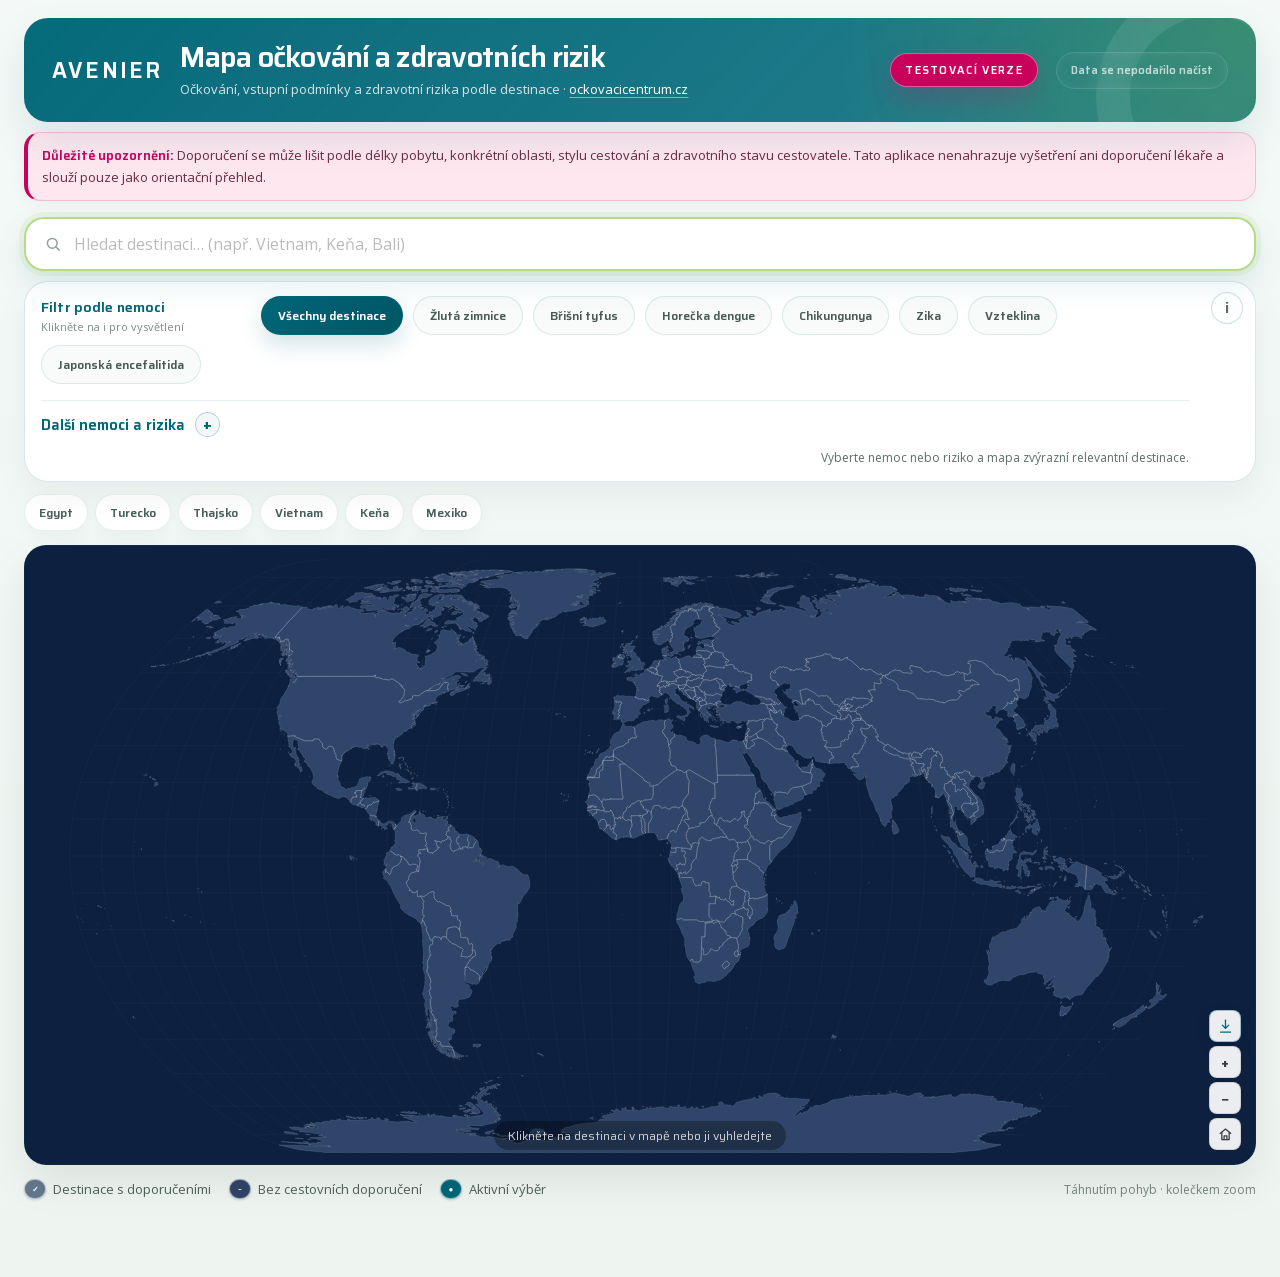
==== commit a4b954d2: "Trasa, chytřejší vyhledávání a klidný výchozí stav v24.5 Trasa přes více destinací: - destinaci lze " ====
--- a/index.html
+++ b/index.html
@@ -5,7 +5,7 @@
 <meta name="viewport" content="width=device-width, initial-scale=1.0">
 <title>Mapa očkování a zdravotních rizik · Avenier</title>
 <link rel="stylesheet" href="assets/css/fonts.css?v=24.1">
-<link rel="stylesheet" href="assets/css/map.css?v=24.4">
+<link rel="stylesheet" href="assets/css/map.css?v=24.5">
 </head>
 <body class="oc-map-page">
 
@@ -123,6 +123,8 @@
   </div>
 </div>
 
+<div class="route-bar" id="route-bar" aria-live="polite" hidden></div>
+
 <main class="main">
   <div id="mw">
     <svg id="av-map"></svg>
@@ -138,6 +140,7 @@
     </div>
   </div>
   <div id="filter-results" class="filter-results" aria-live="polite"></div>
+  <section id="route-panel" class="route-panel" aria-label="Souhrn trasy" hidden></section>
   <div id="pnl"></div>
   <div class="leg" id="map-legend" aria-live="polite"></div>
   <div class="dbg" id="debug-panel"></div>
@@ -146,7 +149,7 @@
 
 <script src="assets/vendor/d3.min.js?v=24.1"></script>
 <script src="assets/vendor/topojson.min.js?v=24.1"></script>
-<script src="assets/js/config.js?v=24.4"></script>
-<script src="assets/js/app.js?v=24.4"></script>
+<script src="assets/js/config.js?v=24.5"></script>
+<script src="assets/js/app.js?v=24.5"></script>
 </body>
 </html>
--- a/assets/css/map.css
+++ b/assets/css/map.css
@@ -1617,3 +1617,110 @@
   .fcombo-clear{margin-left:0}
   .fcombo-hint{flex-basis:100%}
 }
+
+
+/* ==== v24.5 trasa přes více destinací + lepší vyhledávání ==== */
+.route-bar{
+  width:auto;
+  max-width:var(--container-max);
+  margin:10px auto 0;
+  padding:11px 14px;
+  display:flex;
+  align-items:center;
+  flex-wrap:wrap;
+  gap:9px 12px;
+  border-radius:16px;
+  background:linear-gradient(135deg,rgba(242,183,5,.13),rgba(255,255,255,.96));
+  border:1px solid rgba(242,183,5,.42);
+  box-shadow:0 10px 26px rgba(0,0,0,.045);
+}
+.route-bar[hidden]{display:none!important}
+.route-bar-limit{animation:routeShake .45s ease}
+@keyframes routeShake{0%,100%{transform:translateX(0)}25%{transform:translateX(-4px)}75%{transform:translateX(4px)}}
+.route-label{
+  font-family:'Saira',sans-serif;font-size:11px;font-weight:700;
+  letter-spacing:.12em;text-transform:uppercase;color:#7a5a00;
+}
+.route-chips{display:flex;flex-wrap:wrap;gap:6px;flex:1 1 260px}
+.route-chip{
+  display:inline-flex;align-items:center;gap:7px;
+  padding:5px 6px 5px 8px;border-radius:999px;
+  background:#fff;border:1px solid rgba(242,183,5,.5);
+  font-family:'Saira',sans-serif;font-size:12px;font-weight:600;color:#4a5a55;
+}
+.route-chip b{
+  display:inline-flex;align-items:center;justify-content:center;
+  width:18px;height:18px;border-radius:999px;
+  background:rgba(242,183,5,.28);color:#6d4f00;font-size:10px;
+}
+.route-chip button{
+  width:24px;height:24px;display:inline-flex;align-items:center;justify-content:center;
+  border:none;border-radius:999px;background:rgba(0,0,0,.05);
+  color:#6b5a2a;font-size:14px;line-height:1;cursor:pointer;
+}
+.route-chip button:hover{background:rgba(0,0,0,.10)}
+.route-count{
+  font-family:'Saira',sans-serif;font-size:12px;font-weight:700;color:#6d4f00;
+  padding:5px 11px;border-radius:999px;background:rgba(242,183,5,.22);
+}
+.route-clear{
+  border:1px solid rgba(0,103,120,.2);background:#fff;border-radius:999px;
+  padding:7px 13px;font-family:'Saira',sans-serif;font-size:11.5px;font-weight:700;
+  color:var(--oc-blue);cursor:pointer;
+}
+.route-clear:hover{background:rgba(0,103,120,.06)}
+
+.route-panel{
+  margin-top:14px;padding:24px 26px 20px;
+  border-radius:24px;
+  border:1px solid rgba(242,183,5,.38);
+  background:radial-gradient(circle at right top,rgba(242,183,5,.13) 0%,rgba(255,255,255,0) 46%),linear-gradient(135deg,#fff,#fffdf6);
+  box-shadow:0 18px 40px rgba(0,103,120,.07);
+}
+.route-panel[hidden]{display:none!important}
+.route-head{display:flex;align-items:flex-start;justify-content:space-between;gap:16px;margin-bottom:10px}
+.route-kicker{
+  font-family:'Saira',sans-serif;font-size:10px;font-weight:700;
+  letter-spacing:.14em;text-transform:uppercase;color:#9a7400;margin-bottom:4px;
+}
+.route-head h2{
+  font-family:'Saira',sans-serif;font-size:26px;font-weight:600;
+  line-height:1.2;color:var(--oc-blue);letter-spacing:-.02em;
+}
+.route-badge{
+  font-family:'Saira',sans-serif;font-size:12px;font-weight:700;color:#6d4f00;
+  background:rgba(242,183,5,.22);border-radius:999px;padding:7px 13px;white-space:nowrap;
+}
+.route-intro,.route-missing,.route-loading{font-size:13px;line-height:1.65;color:var(--oc-muted);margin:0 0 14px}
+.route-missing{
+  padding:11px 13px;border-radius:14px;
+  background:rgba(202,0,93,.05);border:1px solid rgba(202,0,93,.18);color:#7a3350;
+}
+.route-group{margin-bottom:6px}
+.route-item{display:inline-flex;align-items:center;gap:7px}
+.route-item-count{
+  font-family:'Saira',sans-serif;font-size:10px;font-weight:700;
+  padding:2px 6px;border-radius:999px;background:rgba(0,0,0,.06);
+}
+.route-actions{display:flex;flex-wrap:wrap;gap:9px;margin:16px 0 4px}
+
+.mi-btn.route{background:#fff;color:#6d4f00;border:1px solid rgba(242,183,5,.55)}
+.mi-btn.route:hover{background:rgba(242,183,5,.12);color:#6d4f00}
+.mi-btn.route.on{background:#F2B705;border-color:#F2B705;color:#3d2c00}
+
+.ddi-action{background:rgba(0,103,120,.045)}
+.ddi-action:hover{background:rgba(0,103,120,.09)}
+.ddot-action{
+  display:inline-flex;align-items:center;justify-content:center;
+  width:8px;height:8px;border-radius:50%;
+  color:var(--oc-blue);font-size:11px;line-height:1;background:none;
+}
+
+@media(max-width:640px){
+  .route-bar{margin-left:12px;margin-right:12px;padding:10px;border-radius:14px;gap:8px}
+  .route-clear{margin-left:auto}
+  .route-panel{padding:18px 15px 16px;border-radius:18px}
+  .route-head{flex-direction:column;gap:8px}
+  .route-head h2{font-size:21px}
+  .route-actions .bmore{width:100%;justify-content:center}
+}
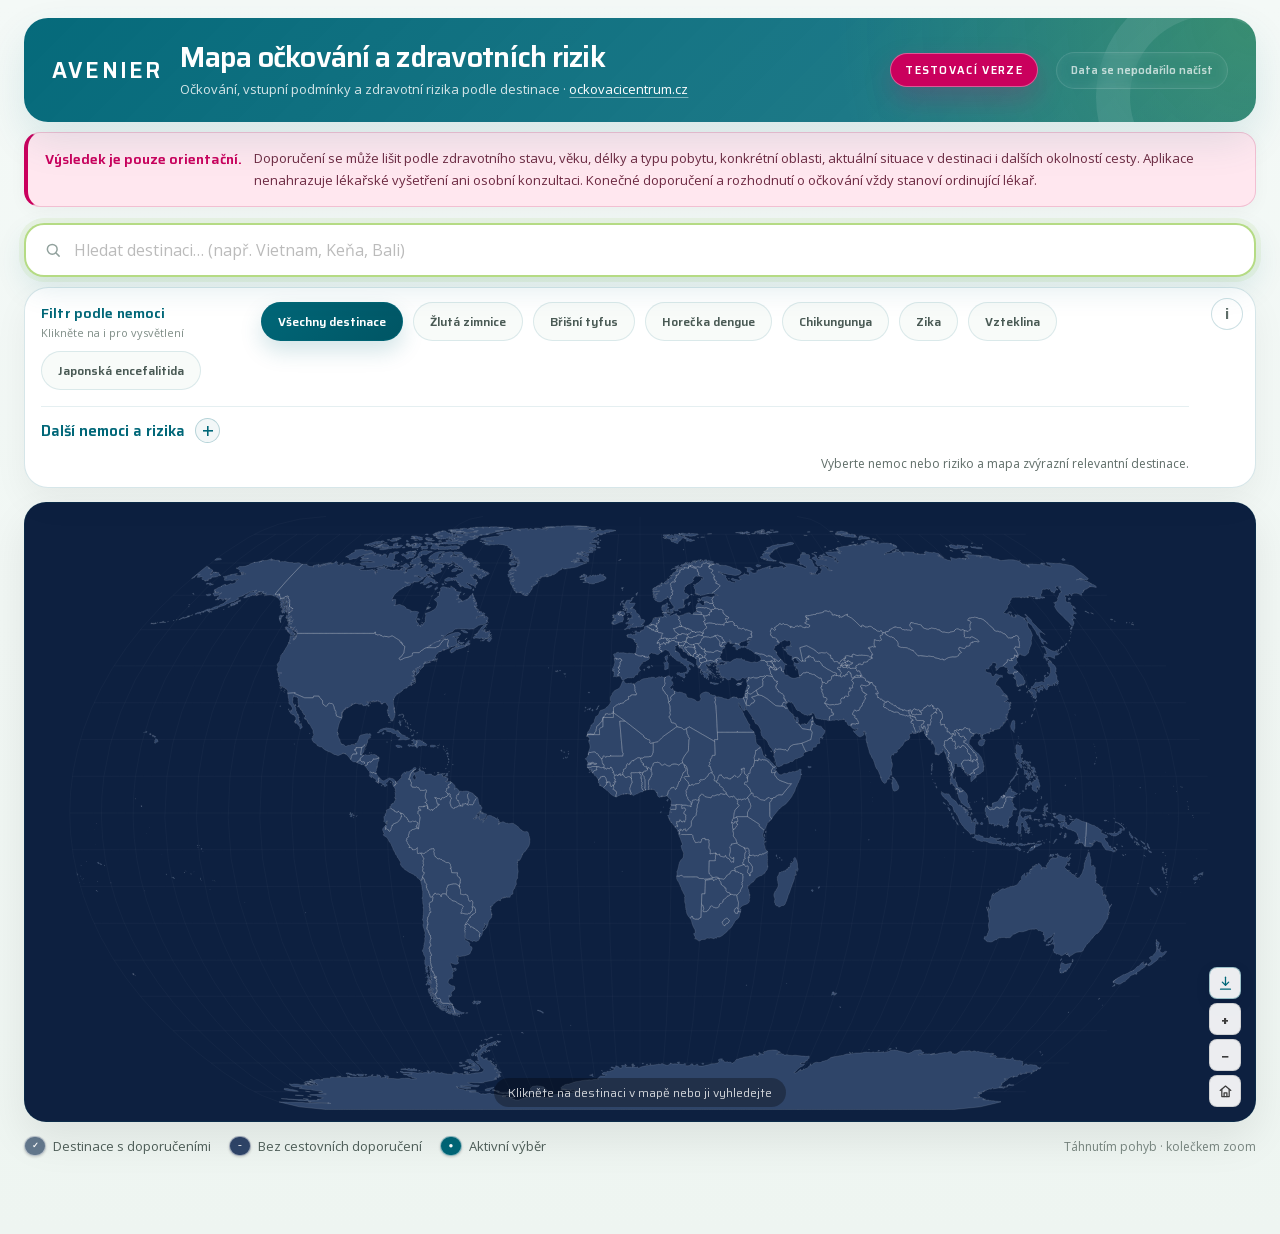
==== commit eb143221: "Dokonči informační UX a souhrny tras v24.8" ====
--- a/index.html
+++ b/index.html
@@ -4,8 +4,30 @@
 <meta charset="UTF-8">
 <meta name="viewport" content="width=device-width, initial-scale=1.0">
 <title>Mapa očkování a zdravotních rizik · Avenier</title>
+<meta name="description" content="Interaktivní mapa očkování, vstupních podmínek a zdravotních rizik pro 230 destinací. Filtrujte podle nemoci, sestavte trasu přes více zemí a zjistěte, co řešit před cestou.">
+<meta name="theme-color" content="#006778">
+<link rel="canonical" href="https://vyhledavani-svet-nemoci.vercel.app/">
+<link rel="icon" href="assets/img/favicon.svg" type="image/svg+xml">
+<link rel="apple-touch-icon" href="assets/img/avenier-logo.png">
+
+<meta property="og:type" content="website">
+<meta property="og:site_name" content="Avenier · Očkovací centrum">
+<meta property="og:locale" content="cs_CZ">
+<meta property="og:url" content="https://vyhledavani-svet-nemoci.vercel.app/">
+<meta property="og:title" content="Mapa očkování a zdravotních rizik">
+<meta property="og:description" content="Očkování, vstupní podmínky a zdravotní rizika pro 230 destinací. Filtrujte podle nemoci nebo si sestavte trasu přes více zemí.">
+<meta property="og:image" content="https://vyhledavani-svet-nemoci.vercel.app/assets/img/share/default.jpg">
+<meta property="og:image:width" content="1200">
+<meta property="og:image:height" content="630">
+<meta property="og:image:alt" content="Mapa světa s vyznačenými destinacemi, pro které jsou dostupná očkovací doporučení">
+
+<meta name="twitter:card" content="summary_large_image">
+<meta name="twitter:title" content="Mapa očkování a zdravotních rizik">
+<meta name="twitter:description" content="Očkování, vstupní podmínky a zdravotní rizika pro 230 destinací.">
+<meta name="twitter:image" content="https://vyhledavani-svet-nemoci.vercel.app/assets/img/share/default.jpg">
+
 <link rel="stylesheet" href="assets/css/fonts.css?v=24.1">
-<link rel="stylesheet" href="assets/css/map.css?v=24.5">
+<link rel="stylesheet" href="assets/css/map.css?v=24.8">
 </head>
 <body class="oc-map-page">
 
@@ -27,6 +49,31 @@
   </div>
 </dialog>
 
+<dialog id="route-limit-dialog" class="route-limit-dialog" aria-labelledby="route-limit-title">
+  <div class="route-limit-dialog-card">
+    <button class="route-limit-close" type="button" aria-label="Zavřít upozornění">×</button>
+    <div class="route-limit-icon" aria-hidden="true">5</div>
+    <div>
+      <div class="route-limit-eyebrow">Trasa je plná</div>
+      <h2 id="route-limit-title">Do trasy lze přidat nejvýše 5 destinací</h2>
+      <p>Další destinaci už nelze přidat. Pokud chcete trasu změnit, nejprve jednu z vybraných destinací odeberte a potom přidejte jinou.</p>
+    </div>
+    <button class="route-limit-confirm" type="button">Rozumím</button>
+  </div>
+</dialog>
+
+<dialog id="route-item-dialog" class="route-item-dialog" aria-labelledby="route-item-dialog-title">
+  <div class="route-item-dialog-card">
+    <button class="route-item-dialog-close" type="button" aria-label="Zavřít detail doporučení">×</button>
+    <div class="route-item-dialog-eyebrow">Doporučení v trase</div>
+    <h2 id="route-item-dialog-title"></h2>
+    <p class="route-item-dialog-summary" id="route-item-dialog-summary"></p>
+    <div class="route-item-dialog-groups" id="route-item-dialog-groups"></div>
+    <p class="route-item-dialog-note">Přehled ukazuje, zda je doporučení u destinace uvedeno. Nehodnotí aktuální výskyt nemoci ani individuální vhodnost očkování.</p>
+    <div class="route-item-dialog-actions" id="route-item-dialog-actions"></div>
+  </div>
+</dialog>
+
 <dialog id="map-export-dialog" class="map-export-dialog" aria-labelledby="map-export-title">
   <form method="dialog" class="map-export-dialog-card">
     <button class="map-export-close" value="cancel" type="submit" aria-label="Zavřít nastavení exportu">×</button>
@@ -57,7 +104,8 @@
 
 <section class="info-hub info-hub-full" aria-label="Důležité upozornění">
   <div class="legal-alert">
-    <strong>Důležité upozornění:</strong> Doporučení se může lišit podle délky pobytu, konkrétní oblasti, stylu cestování a zdravotního stavu cestovatele. Tato aplikace nenahrazuje vyšetření ani doporučení lékaře a slouží pouze jako orientační přehled.
+    <strong>Výsledek je pouze orientační.</strong>
+    <span>Doporučení se může lišit podle zdravotního stavu, věku, délky a typu pobytu, konkrétní oblasti, aktuální situace v destinaci i dalších okolností cesty. Aplikace nenahrazuje lékařské vyšetření ani osobní konzultaci. Konečné doporučení a rozhodnutí o očkování vždy stanoví ordinující lékař.</span>
   </div>
 </section>
 
@@ -104,14 +152,14 @@
         <span class="dctrl"><button class="fbtn" data-disease="chagas" type="button">Chagasova nemoc</button><a class="dlink" href="https://www.ockovacicentrum.cz/cz/americka-trypanozomiaza-chagasova-nemoc" target="_blank" rel="noopener noreferrer" aria-label="Otevřít detail nemoci: Chagasova nemoc">↗</a></span>
       </div>
     </details>
-    <button class="fbtn combine" id="filter-combine" type="button" aria-pressed="false" hidden>+ Kombinovat s další nemocí</button>
+    <button class="fbtn combine" id="filter-combine" type="button" aria-pressed="false" hidden><span class="combine-icon" aria-hidden="true"></span><span>Kombinovat s další nemocí</span></button>
     <div class="fcombo" id="filter-combo" aria-live="polite" hidden></div>
     <span class="fstatus" id="filter-status">Vyberte nemoc nebo riziko a mapa zvýrazní relevantní destinace.</span>
     <div class="fbar" id="filter-loader"><span></span></div>
   </div>
 </div>
 
-<div class="quick" aria-label="Oblíbené destinace">
+<div class="quick" aria-label="Oblíbené destinace" hidden>
   <span class="quick-label">Oblíbené destinace</span>
   <div class="quick-list">
     <button class="qchip" data-q="Egypt" type="button">Egypt</button>
@@ -132,6 +180,7 @@
     <div id="hint">Klikněte na destinaci v mapě nebo ji vyhledejte</div>
     <div id="map-filter-legend" class="map-filter-legend" hidden></div>
     <div id="map-info" class="map-info" aria-live="polite"></div>
+    <p id="map-live" class="sr-only" role="status" aria-live="polite"></p>
     <div id="zc">
       <button class="zbtn sm map-export-btn" id="map-export-png" type="button" disabled title="Stáhnout mapu jako PNG" aria-label="Stáhnout mapu jako PNG"><svg viewBox="0 0 24 24" aria-hidden="true"><path d="M12 3v11"></path><path d="m7.5 10 4.5 4.5 4.5-4.5"></path><path d="M5 20h14"></path></svg></button>
       <button class="zbtn" id="zi" title="Přiblížit">+</button>
@@ -149,7 +198,7 @@
 
 <script src="assets/vendor/d3.min.js?v=24.1"></script>
 <script src="assets/vendor/topojson.min.js?v=24.1"></script>
-<script src="assets/js/config.js?v=24.5"></script>
-<script src="assets/js/app.js?v=24.5"></script>
+<script src="assets/js/config.js?v=24.8"></script>
+<script src="assets/js/app.js?v=24.8"></script>
 </body>
 </html>
--- a/assets/css/map.css
+++ b/assets/css/map.css
@@ -147,8 +147,8 @@
 .external-card p{margin:7px 0 10px;font-size:11.5px;line-height:1.55;color:#5d6c67}
 .external-meta{display:flex;flex-direction:column;align-items:flex-start;gap:3px;font-size:10px;line-height:1.45;color:#82908a}
 .external-meta a{color:#526c65;text-decoration:underline;text-underline-offset:2px}
-.consult-note{display:flex;gap:12px;align-items:flex-start;margin:18px 0 4px;padding:14px 16px;border-radius:14px;background:rgba(120,190,32,.09);border-left:4px solid var(--oc-green);color:#42524d}
-.consult-note strong{flex:0 0 190px;font-family:'Saira',sans-serif;font-size:13px;color:#31570b}
+.consult-note{display:flex;gap:12px;align-items:flex-start;margin:12px 0 18px;padding:14px 16px;border-radius:14px;background:rgba(202,0,93,.065);border:1px solid rgba(202,0,93,.20);border-left:4px solid var(--oc-pink);color:#4f3d45}
+.consult-note strong{flex:0 0 210px;font-family:'Saira',sans-serif;font-size:13px;color:#9c0048}
 .consult-note span{font-size:12px;line-height:1.6}
 
 
@@ -188,8 +188,8 @@
 .more-diseases{width:100%;border-top:1px solid #edf1ea;margin-top:2px;padding-top:8px}
 .more-diseases summary{font-family:'Saira',sans-serif;font-size:12px;font-weight:600;color:#66736d;cursor:pointer;list-style:none;display:inline-flex;align-items:center;gap:6px}
 .more-diseases summary::-webkit-details-marker{display:none}
-.more-diseases summary::after{content:'+';width:18px;height:18px;border-radius:999px;border:1px solid #dfe6dc;display:inline-flex;align-items:center;justify-content:center;color:#7b8781}
-.more-diseases[open] summary::after{content:'−'}
+.more-diseases summary::after{content:'';width:18px;height:18px;border-radius:999px;border:1px solid #dfe6dc;display:inline-flex;align-items:center;justify-content:center;color:#7b8781;background:linear-gradient(currentColor,currentColor) center/8px 1.5px no-repeat,linear-gradient(currentColor,currentColor) center/1.5px 8px no-repeat}
+.more-diseases[open] summary::after{content:'';background:linear-gradient(currentColor,currentColor) center/8px 1.5px no-repeat}
 .more-grid{display:flex;flex-wrap:wrap;gap:8px;margin-top:9px}
 
 /* MAP SELECTED DESTINATION OVERLAY */
@@ -346,6 +346,8 @@
   background:rgba(0,103,120,.05);
   flex:0 0 auto;
 }
+.more-diseases summary::after{background-color:rgba(0,103,120,.05);background-image:linear-gradient(currentColor,currentColor),linear-gradient(currentColor,currentColor);background-position:center,center;background-size:10px 1.6px,1.6px 10px;background-repeat:no-repeat}
+.more-diseases[open] summary::after{background-image:linear-gradient(currentColor,currentColor);background-size:10px 1.6px}
 .more-grid{gap:8px}
 .quick{margin-top:12px}
 .qchip{background:#fff;border:1px solid rgba(0,103,120,.10);padding:8px 14px;box-shadow:0 5px 16px rgba(0,0,0,.03)}
@@ -594,11 +596,16 @@
   border-right-width:1px;
 }
 .info-hub.info-hub-full .legal-alert strong{color:var(--oc-pink)}
+.info-hub.info-hub-full .legal-alert{display:grid;grid-template-columns:auto minmax(0,1fr);gap:5px 12px;align-items:start;padding:15px 17px}
+.info-hub.info-hub-full .legal-alert strong{font-size:14px;white-space:nowrap}
+.info-hub.info-hub-full .legal-alert span{font-size:13px;line-height:1.65}
 @media(max-width:640px){
   .info-hub.info-hub-full{
     margin-top:8px;
     padding:0 var(--space-page-mobile)!important;
   }
+  .info-hub.info-hub-full .legal-alert{grid-template-columns:1fr;padding:14px}
+  .info-hub.info-hub-full .legal-alert strong{white-space:normal}
 }
 @media(max-width:420px){
   #mw,#av-map{height:330px!important}
@@ -999,6 +1006,7 @@
   background:#fff;
   border-radius:14px;
 }
+.fr-yf-overview .yf-facet-btn{min-height:38px;padding:8px 12px;font-size:11.5px;gap:7px}
 .fr-yf-columns{display:grid;grid-template-columns:repeat(3,minmax(0,1fr));gap:12px;align-items:start}
 .fr-yf-column{
   min-width:0;
@@ -1351,6 +1359,7 @@
 
 /* ==== v24.1 informační hierarchie, přístupnější legenda a mobilní detail ==== */
 .quick{display:block}
+.quick[hidden]{display:none!important}
 .quick-label{display:none;font-family:'Saira',sans-serif;font-size:11px;font-weight:700;color:#60716b;margin:0 0 7px 2px}
 .quick-list{display:flex;gap:7px;flex-wrap:wrap}
 
@@ -1384,9 +1393,22 @@
 .mfl-note,.mfl-source{font-size:12px;line-height:1.5}
 .mfl-reviewed{font-size:11px;line-height:1.4}
 .mfl-items{font-size:11.5px}
-.mfl-items i{width:auto;min-width:20px;height:20px;padding:0 4px;border-radius:999px;display:inline-flex;align-items:center;justify-content:center;color:#fff;font:700 8px 'Saira',sans-serif;box-sizing:border-box}
+.mfl-items i{width:auto;min-width:20px;height:20px;padding:0 4px;border-radius:999px;display:inline-flex;align-items:center;justify-content:center;flex:0 0 auto;vertical-align:middle;color:#fff;font:700 8px/1 'Saira',sans-serif;box-sizing:border-box}
+.yf-facet-btn i{
+  width:auto!important;
+  min-width:20px;
+  height:20px!important;
+  padding:0 4px;
+  display:inline-flex!important;
+  align-items:center;
+  justify-content:center;
+  flex:0 0 auto;
+  color:#fff;
+  font:700 8px/1 'Saira',sans-serif;
+  box-sizing:border-box;
+}
 .leg .li{font-size:13px}
-.leg .ld{width:auto;min-width:22px;height:20px;padding:0 4px;border-radius:999px;display:inline-flex;align-items:center;justify-content:center;color:#fff;font:700 8px 'Saira',sans-serif;box-sizing:border-box}
+.leg .ld{width:auto;min-width:22px;height:20px;padding:0 4px;border-radius:999px;display:inline-flex;align-items:center;justify-content:center;flex:0 0 auto;vertical-align:middle;color:#fff;font:700 8px/1 'Saira',sans-serif;box-sizing:border-box}
 .lh{font-size:12px}
 
 @media(max-width:900px){
@@ -1459,6 +1481,7 @@
   line-height:1;
 }
 .card>.chd{padding-right:52px}
+.vcnts-note{max-width:720px;margin:-7px 0 14px;font-size:11.5px;line-height:1.55;color:#6c7974}
 
 @media(max-width:640px){
   /* Vyšší mapa dává kartě dost prostoru bez ořezu mapového objektu. */
@@ -1506,11 +1529,19 @@
 
 /* ==== v24.4 kombinace filtrů ==== */
 .fbtn.combine{
-  background:#fff;
-  border:1px dashed rgba(0,103,120,.34);
+  flex:0 0 auto;margin:0;
+  display:inline-flex;align-items:center;gap:7px;
+  background:linear-gradient(135deg,rgba(0,103,120,.10),rgba(120,190,32,.12));
+  border:1px solid rgba(0,103,120,.30);
   color:var(--oc-blue);
-}
-.fbtn.combine:hover{border-style:solid;border-color:rgba(0,103,120,.5)}
+  box-shadow:0 5px 14px rgba(0,103,120,.08);
+}
+.fbtn.combine[hidden]{display:none!important}
+.fbtn.combine:hover{border-color:rgba(0,103,120,.52);box-shadow:0 7px 18px rgba(0,103,120,.13)}
+.combine-icon{position:relative;display:inline-flex;align-items:center;justify-content:center;width:20px;height:20px;border-radius:999px;background:var(--oc-blue);color:#fff;font-size:0;line-height:1;flex:0 0 auto}
+.combine-icon:not(.done)::before,.combine-icon:not(.done)::after{content:'';position:absolute;left:50%;top:50%;width:9px;height:1.6px;border-radius:2px;background:currentColor;transform:translate(-50%,-50%)}
+.combine-icon:not(.done)::after{width:1.6px;height:9px}
+.combine-icon.done{font-size:13px}
 .fbtn.combine.on{
   background:linear-gradient(135deg,var(--oc-blue),#005564)!important;
   border-color:var(--oc-blue)!important;
@@ -1518,6 +1549,7 @@
   color:#fff!important;
   box-shadow:0 10px 22px rgba(0,103,120,.18);
 }
+.fbtn.combine.on .combine-icon{background:#fff;color:var(--oc-blue)}
 /* Nemoci vybrané do kombinace se odliší od jednoduchého filtru. */
 .fbtn.combo-active{
   background:linear-gradient(135deg,var(--oc-magenta),#a9004e)!important;
@@ -1621,8 +1653,8 @@
 
 /* ==== v24.5 trasa přes více destinací + lepší vyhledávání ==== */
 .route-bar{
-  width:auto;
-  max-width:var(--container-max);
+  width:calc(100% - (2 * var(--space-page)));
+  max-width:calc(var(--container-max) - (2 * var(--space-page)));
   margin:10px auto 0;
   padding:11px 14px;
   display:flex;
@@ -1637,6 +1669,30 @@
 .route-bar[hidden]{display:none!important}
 .route-bar-limit{animation:routeShake .45s ease}
 @keyframes routeShake{0%,100%{transform:translateX(0)}25%{transform:translateX(-4px)}75%{transform:translateX(4px)}}
+.route-limit-message{
+  flex:1 0 100%;
+  padding:8px 10px;
+  border-radius:10px;
+  background:rgba(202,0,93,.08);
+  border:1px solid rgba(202,0,93,.20);
+  color:#8f0042;
+  font:700 11.5px 'Saira',sans-serif;
+}
+.route-limit-dialog{border:0;padding:0;background:transparent;max-width:none;max-height:none;color:var(--oc-text)}
+.route-limit-dialog[open]{position:fixed;inset:0;width:100vw;height:100vh;margin:0;display:grid;place-items:center}
+.route-limit-dialog::backdrop{background:rgba(4,20,43,.62);backdrop-filter:blur(5px)}
+.route-limit-dialog-card{
+  position:relative;display:grid;grid-template-columns:50px minmax(0,1fr);gap:15px;
+  width:min(520px,calc(100vw - 28px));padding:25px 26px 22px;border-radius:22px;
+  background:#fff;border:1px solid rgba(202,0,93,.20);border-top:5px solid var(--oc-pink);
+  box-shadow:0 28px 80px rgba(4,20,43,.30);
+}
+.route-limit-icon{width:48px;height:48px;display:flex;align-items:center;justify-content:center;border-radius:50%;background:rgba(202,0,93,.09);color:var(--oc-pink);font:700 20px 'Saira',sans-serif}
+.route-limit-eyebrow{margin:1px 38px 4px 0;font:700 10px 'Saira',sans-serif;letter-spacing:.13em;text-transform:uppercase;color:var(--oc-pink)}
+.route-limit-dialog h2{margin:0 38px 7px 0;font:700 22px/1.22 'Saira',sans-serif;color:var(--oc-blue)}
+.route-limit-dialog p{margin:0;font-size:13px;line-height:1.6;color:#62716c}
+.route-limit-close{position:absolute;top:13px;right:14px;width:34px;height:34px;border-radius:50%;border:0;background:#f3f7f5;color:var(--oc-blue);font-size:22px;cursor:pointer}
+.route-limit-confirm{grid-column:2;justify-self:start;margin-top:3px;min-height:39px;padding:9px 18px;border:0;border-radius:999px;background:var(--oc-blue);color:#fff;font:700 12px 'Saira',sans-serif;cursor:pointer}
 .route-label{
   font-family:'Saira',sans-serif;font-size:11px;font-weight:700;
   letter-spacing:.12em;text-transform:uppercase;color:#7a5a00;
@@ -1696,12 +1752,106 @@
   padding:11px 13px;border-radius:14px;
   background:rgba(202,0,93,.05);border:1px solid rgba(202,0,93,.18);color:#7a3350;
 }
-.route-group{margin-bottom:6px}
-.route-item{display:inline-flex;align-items:center;gap:7px}
-.route-item-count{
-  font-family:'Saira',sans-serif;font-size:10px;font-weight:700;
-  padding:2px 6px;border-radius:999px;background:rgba(0,0,0,.06);
-}
+.route-destinations{margin:4px 0 18px}
+.route-destinations h3{margin:0 0 9px;font:700 14px 'Saira',sans-serif;color:var(--oc-blue)}
+.route-destination-grid{display:grid;grid-template-columns:repeat(auto-fit,minmax(230px,1fr));gap:8px}
+.route-destination-card{
+  min-width:0;display:grid;grid-template-columns:28px minmax(0,1fr) auto;align-items:center;gap:9px;
+  padding:10px 11px;border-radius:13px;border:1px solid rgba(0,103,120,.14);background:#fff;
+  color:#42534d;text-align:left;cursor:pointer;transition:border-color .15s,transform .15s,box-shadow .15s;
+}
+.route-destination-card:hover{transform:translateY(-1px);border-color:rgba(0,103,120,.34);box-shadow:0 8px 20px rgba(0,103,120,.07)}
+.route-destination-order{width:27px;height:27px;display:inline-flex;align-items:center;justify-content:center;border-radius:999px;background:rgba(242,183,5,.22);color:#715300;font:700 11px 'Saira',sans-serif}
+.route-destination-card>span:nth-child(2){display:grid;gap:2px;min-width:0}
+.route-destination-card strong{font:700 12.5px 'Saira',sans-serif;color:var(--oc-blue)}
+.route-destination-card small{font-size:9.5px;line-height:1.35;color:#6d7b76}
+.route-destination-open{font:700 10px 'Saira',sans-serif;color:var(--oc-blue);white-space:nowrap}
+
+.route-group{margin-bottom:16px}
+.route-items{display:flex;flex-wrap:wrap;gap:6px}
+.route-item-card{display:inline-flex;align-items:center;gap:8px;min-width:0;padding:7px 8px 7px 11px;border:1px solid rgba(0,103,120,.14);border-radius:999px;background:#fff;font:inherit;text-align:left;cursor:pointer}
+.route-item-card[hidden],.route-group[hidden]{display:none!important}
+.route-item-card.p{border-color:rgba(0,103,120,.22);background:rgba(0,103,120,.10)}
+.route-item-card.z{border-color:rgba(120,190,32,.30);background:rgba(120,190,32,.13)}
+.route-item-card.d{border-color:rgba(0,103,120,.14);background:#fff}
+.route-item-card:hover{transform:translateY(-1px);box-shadow:0 5px 14px rgba(0,103,120,.08)}
+.route-item-name{font:700 12px/1.4 'Saira',sans-serif;color:var(--oc-blue)}
+.route-item-coverage{flex:0 0 auto;min-width:31px;padding:3px 6px;border-radius:999px;background:rgba(0,103,120,.07);color:#526761;text-align:center;font:700 9px/1.3 'Saira',sans-serif}
+.route-comparison{margin:22px 0 18px;padding-top:18px;border-top:1px solid rgba(0,103,120,.12)}
+.route-comparison-head{display:flex;align-items:flex-end;justify-content:space-between;gap:16px;margin-bottom:10px}
+.route-comparison h3{margin:0 0 2px;font:700 17px 'Saira',sans-serif;color:var(--oc-blue)}
+.route-comparison-head p{margin:0;font-size:11.5px;color:#6d7b76}
+.route-matrix-legend{display:flex;flex-wrap:wrap;justify-content:flex-end;gap:7px 12px;font-size:10px;color:#64736d}
+.route-matrix-legend span{display:inline-flex;align-items:center;gap:4px;white-space:nowrap}
+.route-matrix-legend i,.route-matrix-mark{display:inline-flex;align-items:center;justify-content:center;width:18px;height:18px;border-radius:50%;font-style:normal;font:700 10px 'Saira',sans-serif}
+.route-matrix-legend .yes,.route-matrix-mark.yes{background:var(--oc-green);color:#fff}
+.route-matrix-legend .no,.route-matrix-mark.no{background:#edf1ef;color:#82908a}
+.route-matrix-legend .unknown,.route-matrix-mark.unknown{background:#fff2c7;color:#7a5a00}
+.route-matrix-filters{display:flex;align-items:center;flex-wrap:wrap;gap:6px;margin:0 0 9px}
+.route-matrix-filters>span{margin-right:2px;color:#64736d;font:700 10px 'Saira',sans-serif}
+.route-matrix-filters button{padding:6px 10px;border:1px solid rgba(0,103,120,.15);border-radius:999px;background:#fff;color:#52645e;font:700 10px 'Saira',sans-serif;cursor:pointer}
+.route-matrix-filters button:hover{border-color:rgba(0,103,120,.34);color:var(--oc-blue)}
+.route-matrix-filters button[aria-pressed="true"]{border-color:rgba(0,103,120,.42);background:rgba(0,103,120,.09);color:var(--oc-blue);box-shadow:inset 0 0 0 1px rgba(0,103,120,.06)}
+.route-table-scroll{max-width:100%;overflow-x:auto;border:1px solid rgba(0,103,120,.15);border-radius:14px;background:#fff;scrollbar-width:thin}
+.route-matrix{width:100%;min-width:690px;border-collapse:separate;border-spacing:0;font-size:11px;color:#42534d}
+.route-matrix th,.route-matrix td{padding:8px 9px;border-right:1px solid rgba(0,103,120,.08);border-bottom:1px solid rgba(0,103,120,.08);text-align:center}
+.route-matrix thead th{position:sticky;top:0;background:#f3f8f6;color:#52645e;font:700 10px 'Saira',sans-serif;z-index:1}
+.route-matrix thead th:first-child,.route-matrix tbody th{position:sticky;left:0;text-align:left;z-index:2}
+.route-matrix thead th:first-child{z-index:3;background:#f3f8f6;min-width:210px}
+.route-matrix tbody th{display:flex;align-items:center;gap:7px;min-width:210px;font-weight:600}
+.route-matrix-row.povinne th,.route-matrix-row.povinne td{background:rgba(0,103,120,.055)}
+.route-matrix-row.zakladni th,.route-matrix-row.zakladni td{background:rgba(120,190,32,.065)}
+.route-matrix-row.doporuceni th,.route-matrix-row.doporuceni td{background:#fff}
+.route-matrix tbody th a,.route-matrix tbody th>span:last-child{color:var(--oc-blue);text-decoration:none}
+.route-matrix-category{display:inline-flex;align-items:center;justify-content:center;width:20px;height:20px;flex:0 0 auto;border-radius:6px;font-size:0;outline:none;cursor:help}
+.route-matrix-category::after{font:700 9px 'Saira',sans-serif;color:#fff}
+.route-matrix-category.povinne{background:var(--oc-blue)}.route-matrix-category.povinne::after{content:'P'}
+.route-matrix-category.zakladni{background:var(--oc-green)}.route-matrix-category.zakladni::after{content:'Z'}
+.route-matrix-category.doporuceni{background:#8d9b96}.route-matrix-category.doporuceni::after{content:'D'}
+.route-category-tooltip{position:fixed;z-index:10000;width:max-content;max-width:min(260px,calc(100vw - 16px));padding:7px 9px;border-radius:8px;background:#0d2d38;color:#fff;font:600 10px/1.4 'Saira',sans-serif;box-shadow:0 8px 24px rgba(4,20,43,.28);pointer-events:none}
+.route-summary-sort{display:inline-flex;align-items:center;justify-content:center;gap:4px;border:0;background:transparent;color:var(--oc-blue);padding:2px 3px;font:700 10px 'Saira',sans-serif;cursor:pointer}
+.route-summary-sort span{font-size:13px;line-height:1}
+.route-matrix-controls{display:flex;align-items:center;justify-content:center;flex-wrap:wrap;gap:8px;margin-top:10px}
+.route-matrix-controls .route-matrix-more{margin:0}
+.route-sort-reset{border:1px solid rgba(0,103,120,.16);border-radius:999px;background:#fff;color:var(--oc-blue);padding:6px 10px;font:700 10px 'Saira',sans-serif;cursor:pointer}
+.route-sort-reset[hidden]{display:none!important}
+.route-matrix-total{white-space:nowrap;color:var(--oc-blue);background:#fbfdfc}
+.route-matrix tr:last-child th,.route-matrix tr:last-child td{border-bottom:0}
+.route-matrix th:last-child,.route-matrix td:last-child{border-right:0}
+.route-matrix-more{display:block;margin:10px auto 0;border:0;background:transparent;color:var(--oc-blue);font:700 11px 'Saira',sans-serif;text-decoration:underline;text-underline-offset:3px;cursor:pointer}
+.mi-route-nav{display:grid;grid-template-columns:34px 1fr 34px;align-items:center;gap:7px;margin:2px 0 9px;padding:5px;border-radius:999px;background:rgba(0,103,120,.055)}
+.mi-route-nav button{width:34px;height:30px;border:0;border-radius:999px;background:#fff;color:var(--oc-blue);font-size:22px;line-height:1;cursor:pointer;box-shadow:0 2px 7px rgba(0,103,120,.08)}
+.mi-route-nav button:disabled{opacity:.32;cursor:default;box-shadow:none}
+.mi-route-nav span{text-align:center;color:#60716b;font:700 10px 'Saira',sans-serif}
+.detail-route-switcher{width:max-content;max-width:100%;display:grid;grid-template-columns:auto 30px minmax(90px,auto) 30px;align-items:center;gap:5px;margin:0 8px 8px auto;padding:4px 5px 4px 10px;border-radius:999px;background:#fff;border:1px solid rgba(0,103,120,.15);box-shadow:0 5px 14px rgba(0,103,120,.06)}
+.detail-route-label{color:#7b8984;font:700 9px 'Saira',sans-serif;letter-spacing:.10em;text-transform:uppercase}
+.detail-route-switcher button{width:30px;height:30px;display:flex;align-items:center;justify-content:center;border:0;border-radius:50%;background:rgba(0,103,120,.06);color:var(--oc-blue);padding:0;cursor:pointer;font-size:20px;line-height:1}
+.detail-route-switcher button:disabled{opacity:.36;cursor:default;box-shadow:none}
+.detail-route-switcher>strong{min-width:0;overflow:hidden;text-overflow:ellipsis;white-space:nowrap;text-align:center;color:#50625c;font:700 10px 'Saira',sans-serif}
+
+.route-item-dialog{border:0;padding:0;background:transparent;max-width:none;max-height:none;color:var(--oc-text)}
+.route-item-dialog[open]{position:fixed;inset:0;width:100vw;height:100vh;margin:0;display:grid;place-items:center}
+.route-item-dialog::backdrop{background:rgba(4,20,43,.62);backdrop-filter:blur(5px)}
+.route-item-dialog-card{position:relative;width:min(620px,calc(100vw - 28px));max-height:calc(100vh - 28px);overflow:auto;padding:25px 26px 22px;border-radius:22px;background:#fff;border-top:5px solid var(--oc-green);box-shadow:0 28px 80px rgba(4,20,43,.30)}
+.route-item-dialog-close{position:absolute;top:13px;right:14px;width:34px;height:34px;border:0;border-radius:50%;background:#edf5f2;color:var(--oc-blue);font-size:22px;cursor:pointer}
+.route-item-dialog-eyebrow{margin:0 42px 4px 0;color:#7a8882;font:700 10px 'Saira',sans-serif;letter-spacing:.13em;text-transform:uppercase}
+.route-item-dialog h2{margin:0 42px 5px 0;color:var(--oc-blue);font:700 23px/1.2 'Saira',sans-serif}
+.route-item-dialog-summary{margin:0 0 16px;color:#60716b;font-size:12px}
+.route-item-dialog-groups{display:grid;grid-template-columns:1fr 1fr;gap:10px}
+.route-item-dialog-group{padding:12px;border-radius:14px;border:1px solid rgba(0,103,120,.12)}
+.route-item-dialog-group.yes{background:rgba(120,190,32,.09);border-color:rgba(120,190,32,.28)}
+.route-item-dialog-group.no{background:#f5f7f6}
+.route-item-dialog-group h3{display:flex;align-items:center;gap:7px;margin:0 0 9px;color:#42534d;font:700 12px 'Saira',sans-serif}
+.route-item-dialog-group h3 span{display:inline-flex;align-items:center;justify-content:center;width:20px;height:20px;border-radius:50%;background:#fff;color:#77857f}
+.route-item-dialog-group.yes h3 span{background:var(--oc-green);color:#fff}
+.route-item-dialog-group>div{display:flex;flex-wrap:wrap;gap:6px}
+.route-item-dialog-group button{border:1px solid rgba(0,103,120,.14);border-radius:999px;background:#fff;color:#52625d;padding:6px 9px;font:700 10.5px 'Saira',sans-serif;cursor:pointer}
+.route-item-dialog-group.yes button{border-color:rgba(120,190,32,.35);color:#3d6b0a}
+.route-item-dialog-group p{margin:0;color:#7b8984;font-size:11px}
+.route-item-dialog-note{margin:12px 0 0;padding:10px 12px;border-radius:11px;background:#f7faf8;color:#687872;font-size:10.5px;line-height:1.55}
+.route-item-dialog-actions{display:flex;justify-content:flex-end;margin-top:12px}
+.route-item-dialog-actions:empty{display:none}
+.route-item-dialog-actions a{padding:8px 13px;border-radius:999px;background:var(--oc-blue);color:#fff;text-decoration:none;font:700 11px 'Saira',sans-serif}
 .route-actions{display:flex;flex-wrap:wrap;gap:9px;margin:16px 0 4px}
 
 .mi-btn.route{background:#fff;color:#6d4f00;border:1px solid rgba(242,183,5,.55)}
@@ -1717,10 +1867,105 @@
 }
 
 @media(max-width:640px){
-  .route-bar{margin-left:12px;margin-right:12px;padding:10px;border-radius:14px;gap:8px}
+  .route-bar{width:auto;max-width:none;margin-left:12px;margin-right:12px;padding:10px;border-radius:14px;gap:8px}
   .route-clear{margin-left:auto}
   .route-panel{padding:18px 15px 16px;border-radius:18px}
   .route-head{flex-direction:column;gap:8px}
   .route-head h2{font-size:21px}
+  .route-destination-grid{grid-template-columns:1fr}
+  .route-items{gap:5px}
+  .route-item-card{max-width:100%}
+  .route-item-name{overflow:hidden;text-overflow:ellipsis;white-space:nowrap}
+  .route-comparison-head{align-items:flex-start;flex-direction:column;gap:8px}
+  .route-matrix-legend{justify-content:flex-start}
+  .route-matrix-filters{flex-wrap:nowrap;overflow-x:auto;padding-bottom:3px}
+  .route-matrix-filters>span,.route-matrix-filters button{flex:0 0 auto}
+  .route-table-scroll{border-radius:11px}
+  .route-matrix{min-width:640px}
+  .route-matrix th,.route-matrix td{padding:7px 8px}
+  .route-matrix thead th:first-child,.route-matrix tbody th{min-width:174px;max-width:174px}
+  .route-limit-dialog-card{grid-template-columns:42px minmax(0,1fr);gap:12px;padding:21px 18px 18px}
+  .route-limit-icon{width:40px;height:40px;font-size:17px}
+  .route-limit-dialog h2{font-size:19px}
+  .route-limit-confirm{grid-column:1/-1;justify-self:stretch}
+  .fbtn.combine{width:100%;justify-content:center}
+  .detail-route-switcher{width:max-content;max-width:100%;margin-right:0;grid-template-columns:auto 30px minmax(82px,auto) 30px}
+  .route-item-dialog-card{padding:21px 17px 18px}
+  .route-item-dialog-groups{grid-template-columns:1fr}
   .route-actions .bmore{width:100%;justify-content:center}
 }
+
+
+
+
+/* ==== v24.6 klávesnice ==== */
+.sr-only{
+  position:absolute;width:1px;height:1px;padding:0;margin:-1px;
+  overflow:hidden;clip:rect(0 0 0 0);white-space:nowrap;border:0;
+}
+#av-map:focus{outline:none}
+#av-map:focus-visible{outline:3px solid #9bd344;outline-offset:-3px}
+/* Kurzor klávesnice musí být vidět i na tmavém oceánu i na světlém polygonu. */
+path.country.kb-focus{
+  stroke:#fff!important;
+  stroke-width:2.2!important;
+  filter:drop-shadow(0 0 4px rgba(155,211,68,.95));
+}
+circle.dest-marker.kb-focus{
+  stroke:#fff!important;
+  stroke-width:2.4!important;
+  filter:drop-shadow(0 0 4px rgba(155,211,68,.95));
+}
+@media(prefers-reduced-motion:reduce){
+  path.country.kb-focus,circle.dest-marker.kb-focus{filter:none}
+}
+
+
+/* ==== v24.7 kombinace jako sjednocení ==== */
+.fr-combo-breakdown{
+  font-size:11.5px;line-height:1.5;color:#6c7b75;margin:2px 0 4px;
+}
+.fr-combo-keys{display:flex;flex-wrap:wrap;gap:6px 14px;margin:9px 0 2px}
+.fr-combo-key{display:inline-flex;align-items:center;gap:6px;font-size:11.5px;color:#4f5f59}
+.fr-combo-key i{width:13px;height:13px;border-radius:4px;flex:0 0 auto;border:1px solid rgba(0,0,0,.10)}
+
+.fr-combo-groups{display:grid;grid-template-columns:repeat(auto-fit,minmax(240px,1fr));gap:12px;align-items:start}
+.fr-combo-group{
+  min-width:0;border:1px solid rgba(0,103,120,.11);border-radius:15px;background:#fff;
+  overflow:hidden;box-shadow:0 8px 24px rgba(0,103,120,.045);
+}
+.fr-combo-group.is-all{border-color:rgba(0,103,120,.28);box-shadow:0 10px 28px rgba(0,103,120,.09)}
+.fr-combo-group header{
+  display:grid;grid-template-columns:16px minmax(0,1fr) auto;gap:9px;align-items:start;
+  padding:12px;background:rgba(0,103,120,.035);border-bottom:1px solid rgba(0,103,120,.08);
+}
+.fr-combo-swatch{width:14px;height:14px;margin-top:3px;border-radius:4px;border:1px solid rgba(0,0,0,.12)}
+.fr-combo-group h3{margin:0;font-family:'Saira',sans-serif;font-size:13.5px;line-height:1.25;color:var(--oc-blue)}
+.fr-combo-group header p{margin:3px 0 0;font-size:11px;line-height:1.45;color:#6d7b76}
+.fr-combo-group header>strong{
+  display:inline-flex;min-width:29px;height:29px;align-items:center;justify-content:center;
+  padding:0 7px;border-radius:999px;background:#fff;color:var(--oc-blue);
+  font-family:'Saira',sans-serif;font-size:12px;box-shadow:0 3px 10px rgba(0,0,0,.05);
+}
+.fr-combo-list{display:flex;flex-wrap:wrap;align-content:flex-start;gap:7px;max-height:260px;overflow:auto;padding:12px}
+.fr-chip.combo{display:inline-flex;align-items:center;gap:7px;background:#fff;border-color:rgba(0,103,120,.14);color:#42524d}
+.fr-chip-swatch{width:10px;height:10px;border-radius:3px;flex:0 0 auto;border:1px solid rgba(0,0,0,.12)}
+.mfl-combo-item{display:inline-flex;align-items:center;gap:5px}
+.mfl-combo-item i{width:9px;height:9px;border-radius:3px;flex:0 0 auto}
+
+@media(max-width:640px){
+  .fr-combo-groups{grid-template-columns:1fr}
+  .fr-combo-list{max-height:200px}
+}
+
+/* Tlačítko nemoci v kombinaci nese barvu, kterou má v mapě. */
+.fbtn.combo-active{
+  background:var(--combo-color,var(--oc-magenta))!important;
+  border-color:var(--combo-color,var(--oc-magenta))!important;
+  color:#fff!important;
+  box-shadow:0 10px 22px rgba(0,0,0,.14);
+}
+.fbtn.combo-active:hover{background:var(--combo-hover,#a9004e)!important}
+.fcombo-dot{width:10px;height:10px;border-radius:3px;flex:0 0 auto;border:1px solid rgba(0,0,0,.12)}
+.fcombo-plus{font-style:normal;color:#b07;opacity:.6;margin-left:-4px;margin-right:2px}
+.fcombo-overlap{font-size:11.5px;color:#6c7b75}
